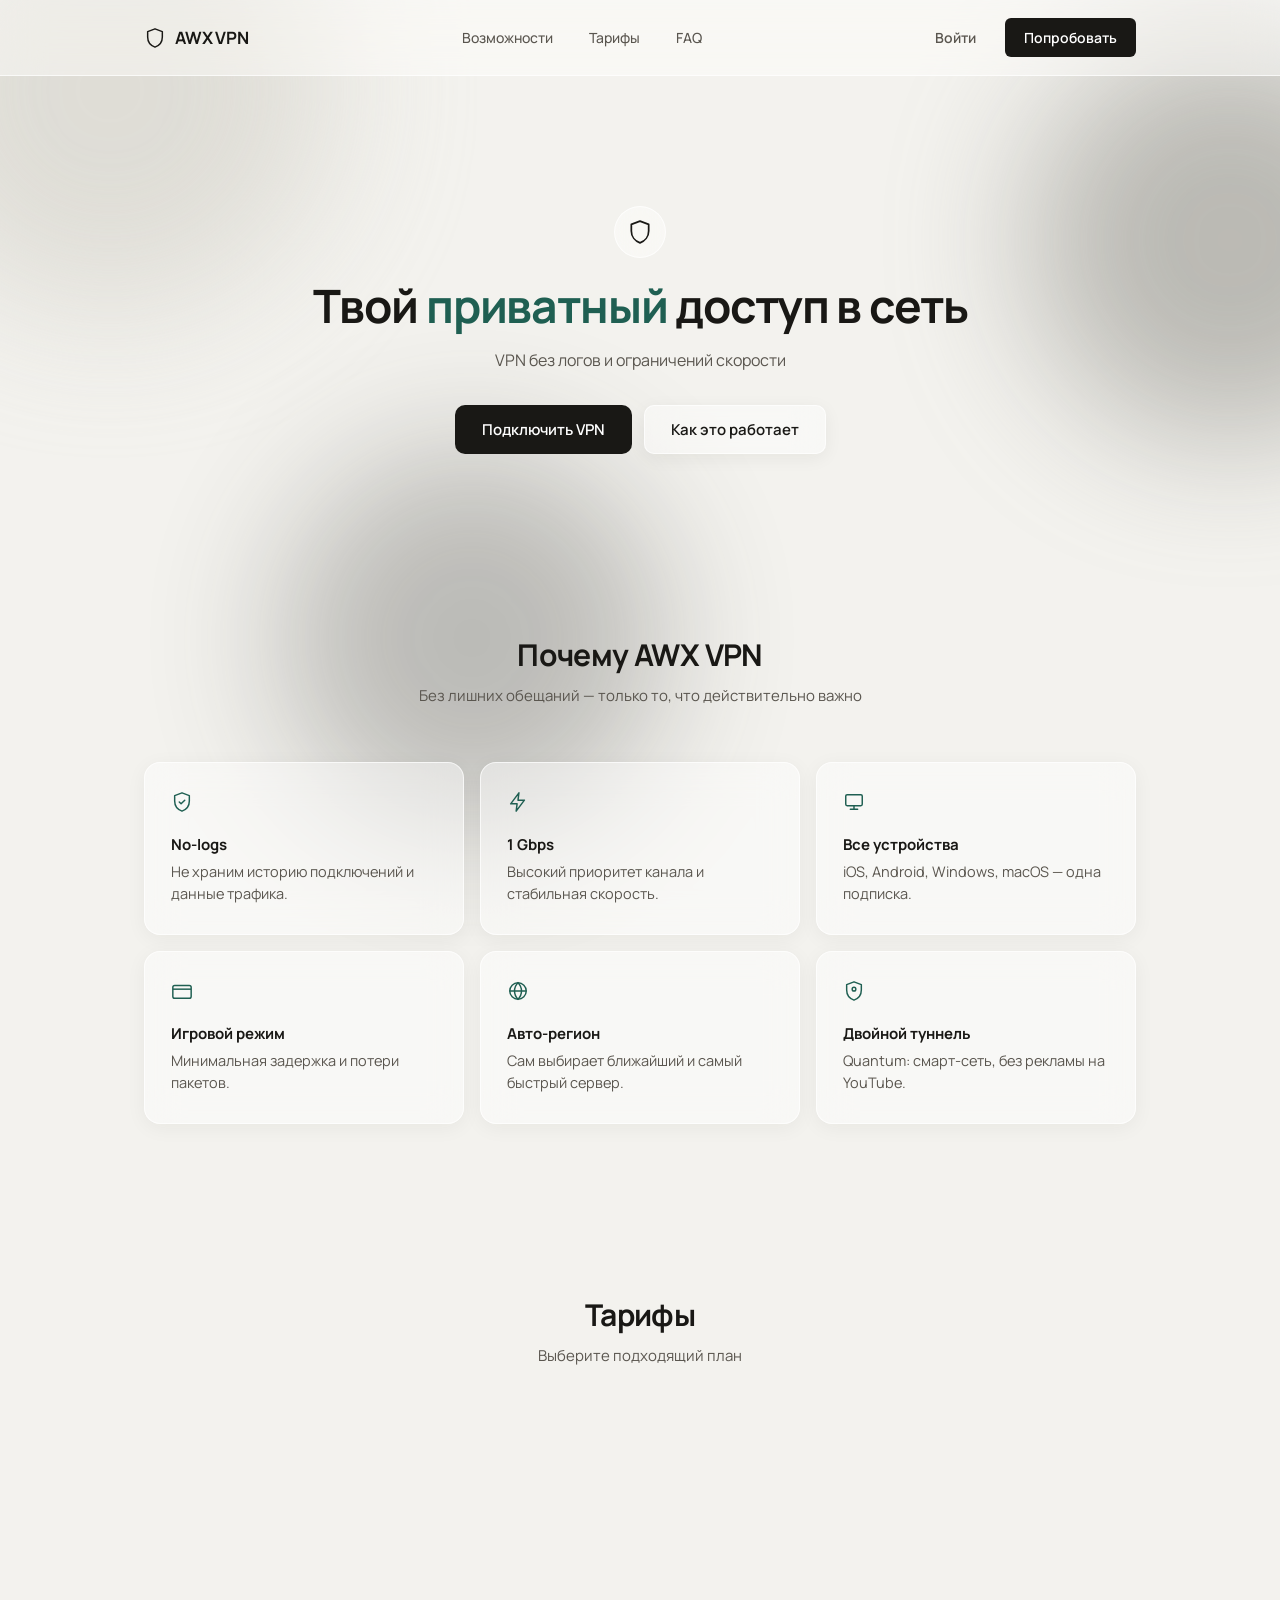
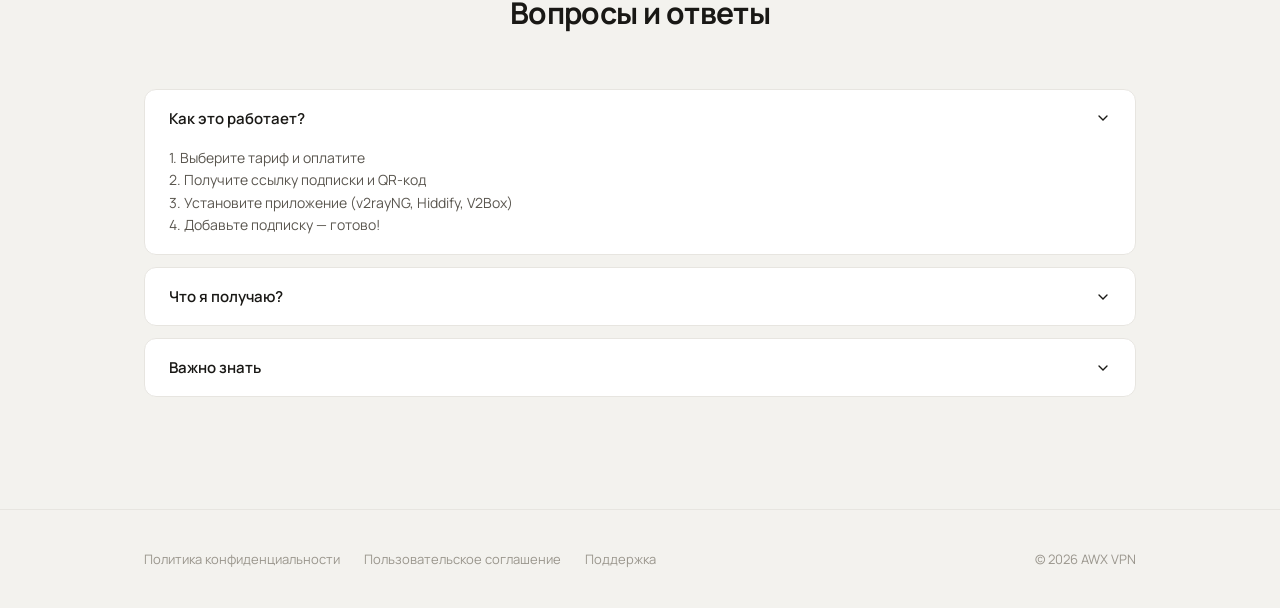
==== frontend/index.html @ 04bd565f "feat: экран подтверждения покупки с выбором доп. устройств - GET /api/tariffs: добавлены devices, di" ====
<!DOCTYPE html>
<html lang="ru">
<head>
<meta charset="UTF-8">
<meta name="viewport" content="width=device-width, initial-scale=1.0">
<title>AWX VPN — Приватный доступ в сеть</title>
<link rel="preconnect" href="https://fonts.googleapis.com">
<link href="https://fonts.googleapis.com/css2?family=Manrope:wght@400;500;600;700&display=swap" rel="stylesheet">
<style>
  :root{
    --bg:#F3F2EE;
    --surface:#FFFFFF;
    --border:#E7E5E0;
    --text:#191815;
    --text-2:#5A564F;
    --text-3:#9A968D;
    --accent:#1F5F52;
    --accent-bg:#EAF1EE;
    --glass-bg:rgba(255,255,255,.45);
    --glass-border:rgba(255,255,255,.7);
  }
  *{box-sizing:border-box;margin:0;padding:0;}
  body{
    background:var(--bg);color:var(--text);
    font-family:'Manrope',sans-serif;-webkit-font-smoothing:antialiased;
    position:relative;overflow-x:hidden;
  }
  .blob{position:fixed;border-radius:50%;filter:blur(70px);z-index:0;pointer-events:none;}
  .blob-1{width:440px;height:440px;background:#D6D4CC;top:-130px;left:-110px;opacity:.7;}
  .blob-2{width:400px;height:400px;background:#8C8B84;top:40px;right:-150px;opacity:.55;}
  .blob-3{width:380px;height:380px;background:#3E3E3A;bottom:8%;left:22%;opacity:.3;}
  .wrap{max-width:1040px;margin:0 auto;padding:0 24px;}

  /* Header */
  header{
    position:sticky;top:0;z-index:10;
    background:var(--glass-bg);
    backdrop-filter:blur(20px) saturate(160%);
    -webkit-backdrop-filter:blur(20px) saturate(160%);
    border-bottom:1px solid var(--glass-border);
    transition:background .2s ease;
  }
  header.solid{
    background:rgba(255,255,255,.92);
    border-bottom:1px solid var(--border);
  }
  nav{display:flex;align-items:center;justify-content:space-between;padding:18px 0;}
  .logo{display:flex;align-items:center;gap:9px;font-weight:700;font-size:17px;letter-spacing:-.01em;text-decoration:none;color:var(--text);}
  .logo-mark{width:22px;height:22px;flex-shrink:0;}
  .nav-links{display:flex;align-items:center;gap:36px;}
  .nav-links a{color:var(--text-2);text-decoration:none;font-size:14px;font-weight:500;transition:color .15s;}
  .nav-links a:hover{color:var(--text);}
  .nav-actions{display:flex;align-items:center;gap:10px;}
  .btn{
    display:inline-flex;align-items:center;justify-content:center;
    padding:9px 18px;border-radius:6px;font-size:14px;font-weight:600;
    text-decoration:none;border:1px solid transparent;transition:all .15s;cursor:pointer;
  }
  .btn-ghost{color:var(--text-2);}
  .btn-ghost:hover{color:var(--text);}
  .btn-dark{background:var(--text);color:#fff;}
  .btn-dark:hover{background:#000;}
  .btn-outline{border:1px solid var(--border);color:var(--text);}
  .btn-outline:hover{border-color:var(--text-3);}
  .btn-glass{
    background:var(--glass-bg);border:1px solid var(--glass-border);color:var(--text);
    backdrop-filter:blur(16px);box-shadow:0 4px 18px rgba(30,30,20,.06);
  }
  .btn-glass:hover{background:rgba(255,255,255,.65);}
  .hidden{display:none!important;}
  .nav-user{display:inline-flex;align-items:center;gap:8px;}
  .nav-email{
    display:inline-block;max-width:200px;overflow:hidden;text-overflow:ellipsis;white-space:nowrap;
    color:var(--text);font-size:14px;font-weight:600;text-decoration:none;
    padding:8px 14px;border:1px solid var(--border);border-radius:6px;background:var(--surface);
    transition:border-color .15s;
  }
  .nav-email:hover{border-color:var(--accent);}
  .nav-logout{
    background:none;border:none;cursor:pointer;color:var(--text-3);
    padding:8px;border-radius:6px;display:inline-flex;align-items:center;justify-content:center;
    transition:color .15s,background .15s;
  }
  .nav-logout:hover{color:#dc2626;background:var(--accent-bg);}

  /* Hero */
  .hero{position:relative;z-index:1;padding:130px 0 110px;text-align:center;}
  .hero-icon{
    display:flex;align-items:center;justify-content:center;
    width:52px;height:52px;border-radius:50%;
    background:var(--glass-bg);border:1px solid var(--glass-border);
    backdrop-filter:blur(14px) saturate(160%);-webkit-backdrop-filter:blur(14px) saturate(160%);
    margin:0 auto 22px;
  }
  h1{font-weight:700;font-size:46px;line-height:1.15;letter-spacing:-.025em;margin:0 0 16px;white-space:nowrap;}
  .accent-word{color:var(--accent);}
  .hero-sub{font-size:16px;color:var(--text-2);margin:0 0 34px;}
  .hero-ctas{display:flex;gap:12px;justify-content:center;}
  .btn-lg{padding:13px 26px;font-size:15px;border-radius:10px;}

  /* Features */
  section.features{position:relative;z-index:1;padding:70px 0 100px;}
  .section-head{max-width:480px;margin:0 auto 56px;text-align:center;}
  .section-head h2{font-size:30px;font-weight:700;letter-spacing:-.02em;margin:0 0 10px;}
  .section-head p{color:var(--text-2);font-size:15px;margin:0;}
  .feat-grid{display:grid;grid-template-columns:repeat(3,1fr);gap:16px;}
  .feat{
    padding:28px 26px;border-radius:16px;
    background:var(--glass-bg);border:1px solid var(--glass-border);
    backdrop-filter:blur(18px);box-shadow:0 4px 20px rgba(30,30,20,.05);
    transition:transform .15s,box-shadow .15s;
  }
  .feat:hover{transform:translateY(-2px);box-shadow:0 8px 30px rgba(30,30,20,.08);}
  .feat-icon{margin-bottom:16px;color:var(--accent);}
  .feat-title{font-weight:700;font-size:15px;margin-bottom:6px;}
  .feat-desc{font-size:14.5px;color:var(--text-2);line-height:1.55;}

  /* Tariffs */
  section.tariffs{position:relative;z-index:1;padding:70px 0 100px;}
  .tariff-grid{display:grid;grid-template-columns:repeat(3,1fr);gap:16px;}
  .tariff{
    padding:32px 28px;border-radius:16px;text-align:center;
    background:var(--surface);border:1px solid var(--border);
    box-shadow:0 4px 20px rgba(30,30,20,.04);
    transition:transform .15s,box-shadow .15s;position:relative;
  }
  .tariff:hover{transform:translateY(-2px);box-shadow:0 8px 30px rgba(30,30,20,.08);}
  .tariff.popular{border-color:var(--accent);box-shadow:0 4px 20px rgba(31,95,82,.1);}
  .tariff-badge{
    position:absolute;top:-10px;left:50%;transform:translateX(-50%);
    background:var(--accent);color:#fff;font-size:11px;font-weight:700;
    padding:4px 12px;border-radius:20px;letter-spacing:.03em;
  }
  .tariff-name{font-size:18px;font-weight:700;margin-bottom:8px;}
  .tariff-price{font-size:36px;font-weight:700;color:var(--accent);margin-bottom:4px;}
  .tariff-period{font-size:13px;color:var(--text-3);margin-bottom:24px;}
  .tariff-features{text-align:left;margin-bottom:28px;}
  .tariff-features li{
    display:flex;align-items:center;gap:10px;
    font-size:13.5px;color:var(--text-2);padding:6px 0;
    list-style:none;
  }
  .tariff-features li svg{flex-shrink:0;color:var(--accent);}
  .tariff .btn{width:100%;padding:12px;font-size:14px;border-radius:8px;}

  /* FAQ */
  section.faq{position:relative;z-index:1;padding:70px 0 100px;}
  .faq-item{
    background:var(--surface);border:1px solid var(--border);
    border-radius:12px;margin-bottom:12px;overflow:hidden;
  }
  .faq-q{
    padding:18px 24px;cursor:pointer;font-weight:600;font-size:15px;
    display:flex;justify-content:space-between;align-items:center;
    transition:background .15s;
  }
  .faq-q:hover{background:var(--accent-bg);}
  .faq-q svg{transition:transform .2s;flex-shrink:0;}
  .faq-a{padding:0 24px 18px;font-size:14px;color:var(--text-2);line-height:1.6;}
  details.faq-item summary{list-style:none;cursor:pointer;}
  details.faq-item summary::-webkit-details-marker{display:none;}

  /* Footer */
  footer{position:relative;z-index:1;padding:40px 0;border-top:1px solid var(--border);}
  .footer-inner{display:flex;justify-content:space-between;align-items:center;flex-wrap:wrap;gap:16px;}
  .footer-links{display:flex;gap:24px;}
  .footer-links a{color:var(--text-3);text-decoration:none;font-size:13px;transition:color .15s;}
  .footer-links a:hover{color:var(--text);}
  .footer-copy{font-size:13px;color:var(--text-3);}

  /* Modal */
  .modal-overlay{
    display:none;position:fixed;inset:0;background:rgba(0,0,0,.4);
    backdrop-filter:blur(4px);z-index:100;align-items:center;justify-content:center;padding:24px;
  }
  .modal-overlay.active{display:flex;}
  .modal{
    background:var(--surface);border-radius:16px;padding:32px;max-width:420px;width:100%;
    box-shadow:0 20px 60px rgba(0,0,0,.15);position:relative;
  }
  .modal-close{
    position:absolute;top:16px;right:16px;background:none;border:none;
    cursor:pointer;color:var(--text-3);font-size:20px;
  }
  .modal-close:hover{color:var(--text);}

  @media(max-width:820px){
    h1{font-size:32px;white-space:normal;}
    .nav-links{display:none;}
    .feat-grid,.tariff-grid{grid-template-columns:1fr;}
    .hero{padding:80px 0 60px;}
  }
</style>
</head>
<body>

<div class="blob blob-1"></div>
<div class="blob blob-2"></div>
<div class="blob blob-3"></div>

<header>
  <div class="wrap">
    <nav>
      <a href="/" class="logo">
        <svg class="logo-mark" viewBox="0 0 24 24" fill="none">
          <path d="M12 2L4 5v6c0 5.2 3.4 9.4 8 11 4.6-1.6 8-5.8 8-11V5l-8-3z" stroke="#191815" stroke-width="1.6" stroke-linejoin="round"/>
        </svg>
        AWX VPN
      </a>
      <div class="nav-links">
        <a href="#features">Возможности</a>
        <a href="#tariffs">Тарифы</a>
        <a href="#faq">FAQ</a>
      </div>
      <div class="nav-actions">
        <div id="nav-user" class="nav-user hidden">
          <a href="/account.html" class="nav-email" id="nav-email"></a>
          <button id="nav-logout" class="nav-logout" onclick="handleNavLogout()" title="Выйти">
            <svg width="16" height="16" viewBox="0 0 24 24" fill="none"><path d="M9 21H5a2 2 0 0 1-2-2V5a2 2 0 0 1 2-2h4" stroke="currentColor" stroke-width="1.6" stroke-linecap="round" stroke-linejoin="round"/><path d="M16 17l5-5-5-5M21 12H9" stroke="currentColor" stroke-width="1.6" stroke-linecap="round" stroke-linejoin="round"/></svg>
          </button>
        </div>
        <a href="/account.html" class="btn btn-ghost" id="nav-login-link">Войти</a>
        <a href="#tariffs" class="btn btn-dark">Попробовать</a>
      </div>
    </nav>
  </div>
</header>

<section class="hero">
  <div class="wrap">
    <div class="hero-icon">
      <svg width="26" height="26" viewBox="0 0 24 24" fill="none"><path d="M12 2L4 5v6c0 5.2 3.4 9.4 8 11 4.6-1.6 8-5.8 8-11V5l-8-3z" stroke="#191815" stroke-width="1.6" stroke-linejoin="round"/></svg>
    </div>
    <h1>Твой <span class="accent-word">приватный</span> доступ в сеть</h1>
    <p class="hero-sub">VPN без логов и ограничений скорости</p>
    <div class="hero-ctas">
      <a href="#tariffs" class="btn btn-dark btn-lg">Подключить VPN</a>
      <a href="#features" class="btn btn-glass btn-lg">Как это работает</a>
    </div>
  </div>
</section>

<section class="features" id="features">
  <div class="wrap">
    <div class="section-head">
      <h2>Почему AWX VPN</h2>
      <p>Без лишних обещаний — только то, что действительно важно</p>
    </div>
    <div class="feat-grid">
      <div class="feat">
        <svg class="feat-icon" width="22" height="22" viewBox="0 0 24 24" fill="none"><path d="M12 2L4 5v6c0 5.2 3.4 9.4 8 11 4.6-1.6 8-5.8 8-11V5l-8-3z" stroke="currentColor" stroke-width="1.6" stroke-linejoin="round"/><path d="M9 12l2 2 4-4" stroke="currentColor" stroke-width="1.6" stroke-linecap="round" stroke-linejoin="round"/></svg>
        <div class="feat-title">No-logs</div>
        <div class="feat-desc">Не храним историю подключений и данные трафика.</div>
      </div>
      <div class="feat">
        <svg class="feat-icon" width="22" height="22" viewBox="0 0 24 24" fill="none"><path d="M13 2L4 14h7l-1 8 9-12h-7l1-8z" stroke="currentColor" stroke-width="1.6" stroke-linejoin="round"/></svg>
        <div class="feat-title">1 Gbps</div>
        <div class="feat-desc">Высокий приоритет канала и стабильная скорость.</div>
      </div>
      <div class="feat">
        <svg class="feat-icon" width="22" height="22" viewBox="0 0 24 24" fill="none"><rect x="3" y="4" width="18" height="12" rx="1.5" stroke="currentColor" stroke-width="1.6"/><path d="M8 20h8M12 16v4" stroke="currentColor" stroke-width="1.6" stroke-linecap="round"/></svg>
        <div class="feat-title">Все устройства</div>
        <div class="feat-desc">iOS, Android, Windows, macOS — одна подписка.</div>
      </div>
      <div class="feat">
        <svg class="feat-icon" width="22" height="22" viewBox="0 0 24 24" fill="none"><rect x="2" y="6" width="20" height="14" rx="2" stroke="currentColor" stroke-width="1.6"/><path d="M2 10h20" stroke="currentColor" stroke-width="1.6"/></svg>
        <div class="feat-title">Игровой режим</div>
        <div class="feat-desc">Минимальная задержка и потери пакетов.</div>
      </div>
      <div class="feat">
        <svg class="feat-icon" width="22" height="22" viewBox="0 0 24 24" fill="none"><circle cx="12" cy="12" r="9" stroke="currentColor" stroke-width="1.6"/><path d="M3 12h18M12 3c2.5 2.5 3.8 5.7 3.8 9s-1.3 6.5-3.8 9c-2.5-2.5-3.8-5.7-3.8-9s1.3-6.5 3.8-9z" stroke="currentColor" stroke-width="1.6"/></svg>
        <div class="feat-title">Авто-регион</div>
        <div class="feat-desc">Сам выбирает ближайший и самый быстрый сервер.</div>
      </div>
      <div class="feat">
        <svg class="feat-icon" width="22" height="22" viewBox="0 0 24 24" fill="none"><path d="M12 2L4 5v6c0 5.2 3.4 9.4 8 11 4.6-1.6 8-5.8 8-11V5l-8-3z" stroke="currentColor" stroke-width="1.6" stroke-linejoin="round"/><circle cx="12" cy="10" r="2" stroke="currentColor" stroke-width="1.6"/></svg>
        <div class="feat-title">Двойной туннель</div>
        <div class="feat-desc">Quantum: смарт-сеть, без рекламы на YouTube.</div>
      </div>
    </div>
  </div>
</section>

<section class="tariffs" id="tariffs">
  <div class="wrap">
    <div class="section-head">
      <h2>Тарифы</h2>
      <p>Выберите подходящий план</p>
    </div>
    <div id="tariff-grid" class="tariff-grid">
      <!-- Тарифы загружаются динамически -->
    </div>

    <!-- ДЕМО-РЕЖИМ (только для тестирования):
         Карточка выдачи подписки БЕЗ оплаты через POST /api/order/demo.
         В продакшене скрывается автоматически через DEMO_MODE=false в .env -->
    <div id="demo-section" class="demo-section" style="margin-top:40px;">
      <div style="max-width:380px;margin:0 auto;background:var(--surface);border:2px dashed var(--border);border-radius:16px;padding:32px 28px;text-align:center;box-shadow:0 4px 20px rgba(30,30,20,.04);">
        <div style="display:inline-block;background:var(--accent-bg);color:var(--accent);font-size:11px;font-weight:700;padding:4px 12px;border-radius:20px;letter-spacing:.05em;margin-bottom:16px;">ТЕСТОВЫЙ РЕЖИМ</div>
        <div style="font-size:18px;font-weight:700;margin-bottom:6px;">🎮 Демо подписка</div>
        <div style="font-size:13px;color:var(--text-3);margin-bottom:20px;">Мгновенная выдача ключа без оплаты. Только для отладки.</div>
        <ul style="list-style:none;padding:0;margin:0 0 24px;text-align:left;">
          <li style="display:flex;align-items:center;gap:10px;font-size:13.5px;color:var(--text-2);padding:5px 0;"><svg width="16" height="16" viewBox="0 0 24 24" fill="none"><path d="M5 13l4 4L19 7" stroke="currentColor" stroke-width="2" stroke-linecap="round" stroke-linejoin="round"/></svg>Quantum Месяц — 31 день</li>
          <li style="display:flex;align-items:center;gap:10px;font-size:13.5px;color:var(--text-2);padding:5px 0;"><svg width="16" height="16" viewBox="0 0 24 24" fill="none"><path d="M5 13l4 4L19 7" stroke="currentColor" stroke-width="2" stroke-linecap="round" stroke-linejoin="round"/></svg>5 устройств · Безлимитный трафик</li>
          <li style="display:flex;align-items:center;gap:10px;font-size:13.5px;color:var(--text-2);padding:5px 0;"><svg width="16" height="16" viewBox="0 0 24 24" fill="none"><path d="M5 13l4 4L19 7" stroke="currentColor" stroke-width="2" stroke-linecap="round" stroke-linejoin="round"/></svg>Мгновенная выдача ключа</li>
        </ul>
        <button onclick="showDemoPasswordModal()" class="btn btn-outline" style="width:100%;padding:12px;border-radius:8px;font-size:14px;">
          🚀 Получить демо-ключ
        </button>
      </div>
    </div>
  </div>
</section>

<section class="faq" id="faq">
  <div class="wrap">
    <div class="section-head">
      <h2>Вопросы и ответы</h2>
    </div>

    <details class="faq-item" open>
      <summary class="faq-q">
        Как это работает?
        <svg width="16" height="16" viewBox="0 0 24 24" fill="none"><path d="M6 9l6 6 6-6" stroke="currentColor" stroke-width="2" stroke-linecap="round"/></svg>
      </summary>
      <div class="faq-a">
        1. Выберите тариф и оплатите<br>
        2. Получите ссылку подписки и QR-код<br>
        3. Установите приложение (v2rayNG, Hiddify, V2Box)<br>
        4. Добавьте подписку — готово!
      </div>
    </details>

    <details class="faq-item">
      <summary class="faq-q">
        Что я получаю?
        <svg width="16" height="16" viewBox="0 0 24 24" fill="none"><path d="M6 9l6 6 6-6" stroke="currentColor" stroke-width="2" stroke-linecap="round"/></svg>
      </summary>
      <div class="faq-a">
        • Ссылку подписки со всеми серверами и протоколами<br>
        • 5 устройств одновременно<br>
        • Безлимитный трафик<br>
        • Игровой режим с минимальной задержкой
      </div>
    </details>

    <details class="faq-item">
      <summary class="faq-q">
        Важно знать
        <svg width="16" height="16" viewBox="0 0 24 24" fill="none"><path d="M6 9l6 6 6-6" stroke="currentColor" stroke-width="2" stroke-linecap="round"/></svg>
      </summary>
      <div class="faq-a">
        • При импорте подписки в приложение появятся все 8 серверов<br>
        • Средства не возвращаются — услуга считается оказанной в момент получения ключа<br>
        • Каждая покупка создаёт новую подписку<br>
        • Вы можете докупить пакеты на +5 или +10 устройств в любой момент в личном кабинете
      </div>
    </details>
  </div>
</section>

<footer>
  <div class="wrap">
    <div class="footer-inner">
      <div class="footer-links">
        <a href="/privacy.html">Политика конфиденциальности</a>
        <a href="/terms.html">Пользовательское соглашение</a>
        <a href="mailto:support@awxvpn.com">Поддержка</a>
      </div>
      <div class="footer-copy">© 2026 AWX VPN</div>
    </div>
  </div>
</footer>

<!-- Modal -->
<div id="payment-modal" class="modal-overlay" onclick="if(event.target===this)closeModal()">
  <div class="modal">
    <button class="modal-close" onclick="closeModal()">×</button>
    <div id="modal-content"></div>
  </div>
</div>

<script>
const API_BASE = 'http://localhost:8000';

// Кэш тарифов с ценами add-on'ов (из GET /api/tariffs) — для модалки подтверждения
let TARIFFS_CACHE = [];

async function loadTariffs() {
  try {
    const resp = await fetch(`${API_BASE}/api/tariffs`);
    const tariffs = await resp.json();
    TARIFFS_CACHE = tariffs;
    const monthPrice = tariffs.find(t => t.slug === 'quantum_month')?.price;

    const planName = (slug, title) => {
      const names = {
        quantum_month: 'Quantum Месяц',
        quantum_quarter: 'Quantum 3 Месяца',
        quantum_halfyear: 'Quantum 6 Месяцев',
        quantum_year: 'Quantum 12 Месяцев'
      };
      return names[slug] || title;
    };

    const container = document.getElementById('tariff-grid');
    container.innerHTML = tariffs.map((t, idx) => {
      const fullPrice = monthPrice ? Math.round(monthPrice * t.days / 30) : null;
      const discount = fullPrice ? Math.round((1 - t.price / fullPrice) * 100) : 0;
      const isPopular = idx === 1;
      const dayWord = t.days % 10 === 1 && t.days % 100 !== 11 ? 'день' : (t.days % 10 >= 2 && t.days % 10 <= 4 && (t.days % 100 < 10 || t.days % 100 >= 20) ? 'дня' : 'дней');

      return `
      <div class="tariff ${isPopular ? 'popular' : ''}">
        ${isPopular ? '<div class="tariff-badge">ПОПУЛЯРНЫЙ</div>' : ''}
        ${discount >= 5 ? `<div style="position:absolute;top:12px;right:12px;background:#dc2626;color:#fff;font-size:11px;font-weight:700;padding:3px 8px;border-radius:12px;">-${discount}%</div>` : ''}
        <div class="tariff-name">${planName(t.slug, t.title)}</div>
        <div class="tariff-price">${t.price} ₽</div>
        <div class="tariff-period">за ${t.days} ${dayWord}</div>
        <ul class="tariff-features">
          <li><svg width="16" height="16" viewBox="0 0 24 24" fill="none"><path d="M5 13l4 4L19 7" stroke="currentColor" stroke-width="2" stroke-linecap="round" stroke-linejoin="round"/></svg>Безлимитный трафик</li>
          <li><svg width="16" height="16" viewBox="0 0 24 24" fill="none"><path d="M5 13l4 4L19 7" stroke="currentColor" stroke-width="2" stroke-linecap="round" stroke-linejoin="round"/></svg>5 устройств</li>
          <li><svg width="16" height="16" viewBox="0 0 24 24" fill="none"><path d="M5 13l4 4L19 7" stroke="currentColor" stroke-width="2" stroke-linecap="round" stroke-linejoin="round"/></svg>Все серверы</li>
          <li><svg width="16" height="16" viewBox="0 0 24 24" fill="none"><path d="M5 13l4 4L19 7" stroke="currentColor" stroke-width="2" stroke-linecap="round" stroke-linejoin="round"/></svg>Игровой режим</li>
        </ul>
        <button onclick="buyTariff('${t.slug}','${planName(t.slug,t.title)}',${t.price},${t.days})" class="btn ${isPopular ? 'btn-dark' : 'btn-outline'}" style="width:100%;padding:12px;border-radius:8px;">
          Подключить
        </button>
      </div>
    `}).join('');
  } catch (e) {
    console.error('Failed to load tariffs:', e);
  }
}

function isAuthenticated() {
  return localStorage.getItem('awx_token') !== null;
}

async function buyTariff(slug, name, price, days) {
  if (!isAuthenticated()) {
    localStorage.setItem('awx_pending_tariff', JSON.stringify({slug, name, price, days}));
    window.location.href = '/account.html?redirect=buy';
    return;
  }

  // Экран подтверждения: карточка тарифа + селектор доп. устройств + итоговая сумма.
  const tariff = TARIFFS_CACHE.find(t => t.slug === slug) || {devices: 5, discount: 0, addons: []};
  const addons = tariff.addons || [];
  const baseDevices = tariff.devices || 5;

  // Первая опция — «Без доп. устройств» (выбрана по умолчанию). Минимум = базовый лимит тарифа.
  const optionCards = [
    {type: '', title: 'Без доп. устройств', price: 0},
    ...addons
  ].map(opt => `
    <div class="checkout-addon ${opt.type === '' ? 'checked' : ''}" id="${addonElId(opt.type)}" onclick="selectCheckoutAddon('${opt.type}')">
      <span>${opt.title}</span>
      <span class="checkout-addon-price">${opt.price ? '+' + opt.price + ' ₽' : ''}</span>
    </div>
  `).join('');

  document.getElementById('modal-content').innerHTML = `
    <style>
      .checkout-addon{display:flex;justify-content:space-between;align-items:center;padding:12px 14px;border:1.5px solid var(--border);border-radius:8px;margin-bottom:8px;cursor:pointer;font-size:14px;color:var(--text);transition:border-color .15s,background .15s;}
      .checkout-addon:hover{border-color:var(--text-3);}
      .checkout-addon.checked{border-color:var(--accent);background:var(--accent-bg);}
      .checkout-addon-price{font-weight:600;color:var(--accent);}
      .checkout-total-row{display:flex;justify-content:space-between;align-items:center;border-top:1px solid var(--border);margin-top:4px;padding-top:14px;font-size:15px;}
      .checkout-total-row b{font-size:20px;color:var(--text);}
    </style>
    <div style="background:var(--accent-bg);border-radius:12px;padding:20px;margin-bottom:16px;">
      <div style="font-weight:700;font-size:16px;margin-bottom:4px;">${name}</div>
      <div style="font-size:28px;font-weight:700;color:var(--accent);">${price} ₽</div>
      <div style="font-size:13px;color:var(--text-3);">на ${days} дней</div>
    </div>
    <ul style="list-style:none;padding:0;margin:0 0 18px;font-size:13px;color:var(--text-2);">
      <li style="padding:4px 0;">✓ Безлимитный трафик</li>
      <li style="padding:4px 0;">✓ ${baseDevices} устройств в подписке</li>
      <li style="padding:4px 0;">✓ Все серверы и протоколы</li>
    </ul>
    ${addons.length ? `
    <div style="margin-bottom:16px;">
      <div style="font-weight:600;font-size:14px;margin-bottom:4px;">Дополнительные устройства</div>
      <div style="font-size:12.5px;color:var(--text-3);margin-bottom:10px;">Можно докупить при покупке подписки</div>
      ${optionCards}
    </div>` : ''}
    <div class="checkout-total-row">
      <span style="color:var(--text-2);">Итого</span>
      <b id="checkout-total">${price} ₽</b>
    </div>
    <button id="checkout-pay" onclick="payCheckout('${slug}')" class="btn btn-dark" style="width:100%;padding:13px;margin-top:16px;font-size:15px;">Оплатить ${price} ₽</button>
    <button onclick="closeModal()" class="btn btn-outline" style="width:100%;padding:12px;margin-top:8px;">Отмена</button>
  `;
  document.getElementById('payment-modal').classList.add('active');
  window._checkout = {slug: slug, base: price, addon: ''};
}

function addonElId(type) {
  return 'checkout-addon-' + (type || 'none');
}

function selectCheckoutAddon(type) {
  const tariff = TARIFFS_CACHE.find(t => t.slug === window._checkout.slug) || {addons: []};
  // Все опции селектора: «без доп. устройств» + пакеты addon'ов
  [{type: ''}, ...(tariff.addons || [])].forEach(o => {
    const el = document.getElementById(addonElId(o.type));
    if (el) el.classList.toggle('checked', o.type === type);
  });
  window._checkout.addon = type;
  const selected = (tariff.addons || []).find(a => a.type === type);
  const total = window._checkout.base + (selected ? selected.price : 0);
  document.getElementById('checkout-total').textContent = total + ' ₽';
  document.getElementById('checkout-pay').textContent = 'Оплатить ' + total + ' ₽';
}

async function payCheckout(slug) {
  const btn = document.getElementById('checkout-pay');
  if (btn) { btn.disabled = true; btn.textContent = 'Создание заказа...'; }

  try {
    const token = localStorage.getItem('awx_token');
    const headers = {'Content-Type': 'application/json'};
    if (token) headers['Authorization'] = `Bearer ${token}`;

    const resp = await fetch(`${API_BASE}/api/order/create`, {
      method: 'POST',
      headers: headers,
      body: JSON.stringify({
        tariff: slug,
        addon_type: (window._checkout && window._checkout.addon) || ''
      })
    });
    const data = await resp.json();
    if (data.payment_url) {
      window.location.href = data.payment_url;
    } else {
      throw new Error('No payment URL');
    }
  } catch (e) {
    document.getElementById('modal-content').innerHTML = `
      <div style="text-align:center;padding:24px 0;color:#dc2626;">
        <p style="font-weight:600;margin-bottom:12px;">Ошибка при создании заказа</p>
        <p style="font-size:13px;color:var(--text-3);">Попробуйте позже</p>
        <button onclick="closeModal()" class="btn btn-outline" style="margin-top:16px;">Закрыть</button>
      </div>
    `;
  }
}

function closeModal() {
  document.getElementById('payment-modal').classList.remove('active');
}

// ДЕМО-РЕЖИМ (только для тестирования): выдаёт ключ без оплаты через POST /api/order/demo.
// В продакшене кнопка скрыта через DEMO_MODE=false в .env (см. initDemoMode).
// Доступ защищён паролем (demo_password на сервере).
function showDemoPasswordModal() {
  document.getElementById('modal-content').innerHTML = `
    <div style="text-align:center;">
      <div style="font-size:36px;margin-bottom:12px;">🔑</div>
      <h3 style="font-size:18px;font-weight:700;margin-bottom:6px;">Демо-доступ</h3>
      <p style="font-size:13px;color:var(--text-3);margin-bottom:20px;">Введите тестовый пароль для получения ключа</p>
      <input id="demo-password-input" type="password" placeholder="Пароль" autocomplete="off"
        style="width:100%;padding:12px 14px;border:1px solid var(--border);border-radius:8px;font-size:14px;background:var(--bg);outline:none;margin-bottom:10px;"
        onkeydown="if(event.key==='Enter')demoOrder()">
      <div id="demo-password-error" style="color:#dc2626;font-size:13px;margin-bottom:10px;display:none;"></div>
      <button id="demo-modal-submit" onclick="demoOrder()" class="btn btn-outline" style="width:100%;padding:12px;border-radius:8px;font-size:14px;">🚀 Получить демо-ключ</button>
    </div>
  `;
  document.getElementById('payment-modal').classList.add('active');
  const input = document.getElementById('demo-password-input');
  if (input) input.focus();
}

function demoPasswordError(msg) {
  const err = document.getElementById('demo-password-error');
  if (!err) return;
  err.textContent = msg;
  err.style.display = 'block';
}

async function demoOrder() {
  if (!isAuthenticated()) {
    window.location.href = '/account.html?redirect=buy';
    return;
  }

  const input = document.getElementById('demo-password-input');
  const password = input ? input.value.trim() : '';
  if (!password) {
    demoPasswordError('Введите пароль');
    return;
  }

  const btn = document.getElementById('demo-modal-submit');
  if (btn) { btn.disabled = true; btn.textContent = 'Создание ключа...'; }

  try {
    const token = localStorage.getItem('awx_token');
    const headers = {'Content-Type': 'application/json'};
    if (token) headers['Authorization'] = `Bearer ${token}`;

    const resp = await fetch(`${API_BASE}/api/order/demo`, {
      method: 'POST',
      headers: headers,
      body: JSON.stringify({tariff: 'quantum_month', password: password})
    });
    const data = await resp.json();

    if (data.order_id) {
      // payment_url — абсолютная ссылка на страницу успеха (корректна и при file:// витрине)
      window.location.href = data.payment_url || `/payment/success?order_id=${data.order_id}`;
      return;
    }

    // 403 — неверный пароль; остальные ошибки — общие
    if (resp.status === 403) {
      demoPasswordError('Неверный пароль');
    } else {
      demoPasswordError(data.detail || 'Не удалось создать демо-заказ');
    }
  } catch (e) {
    demoPasswordError(e.message || 'Ошибка сети');
  } finally {
    if (btn) { btn.disabled = false; btn.textContent = '🚀 Получить демо-ключ'; }
  }
}

// ДЕМО-РЕЖИМ: показываем кнопку только если DEMO_MODE=true на сервере (.env).
async function initDemoMode() {
  const demoSection = document.getElementById('demo-section');
  if (!demoSection) return;
  try {
    const resp = await fetch(`${API_BASE}/api/config`);
    const data = await resp.json();
    demoSection.classList.toggle('hidden', !data.demo_mode);
  } catch (e) {
    // Сервер недоступен — прячем демо-кнопку
    demoSection.classList.add('hidden');
  }
}

async function initNavUser() {
  const token = localStorage.getItem('awx_token');
  const loginLink = document.getElementById('nav-login-link');
  const userBox = document.getElementById('nav-user');
  const emailEl = document.getElementById('nav-email');
  if (!token || !loginLink) return;
  try {
    const resp = await fetch(`${API_BASE}/api/auth/me`, {
      headers: {'Authorization': `Bearer ${token}`}
    });
    if (!resp.ok) {
      localStorage.removeItem('awx_token');
      return;
    }
    const data = await resp.json();
    if (data && data.email) {
      emailEl.textContent = data.email;
      emailEl.title = data.email;
      loginLink.classList.add('hidden');
      userBox.classList.remove('hidden');
    }
  } catch (e) {
    // Сервер недоступен — оставляем «Войти»
  }
}

function handleNavLogout() {
  localStorage.removeItem('awx_token');
  window.location.reload();
}

initNavUser();

loadTariffs();

initDemoMode();

// Scroll effect for header
const header = document.querySelector('header');
window.addEventListener('scroll', () => {
  header.classList.toggle('solid', window.scrollY > 40);
});
</script>

</body>
</html>
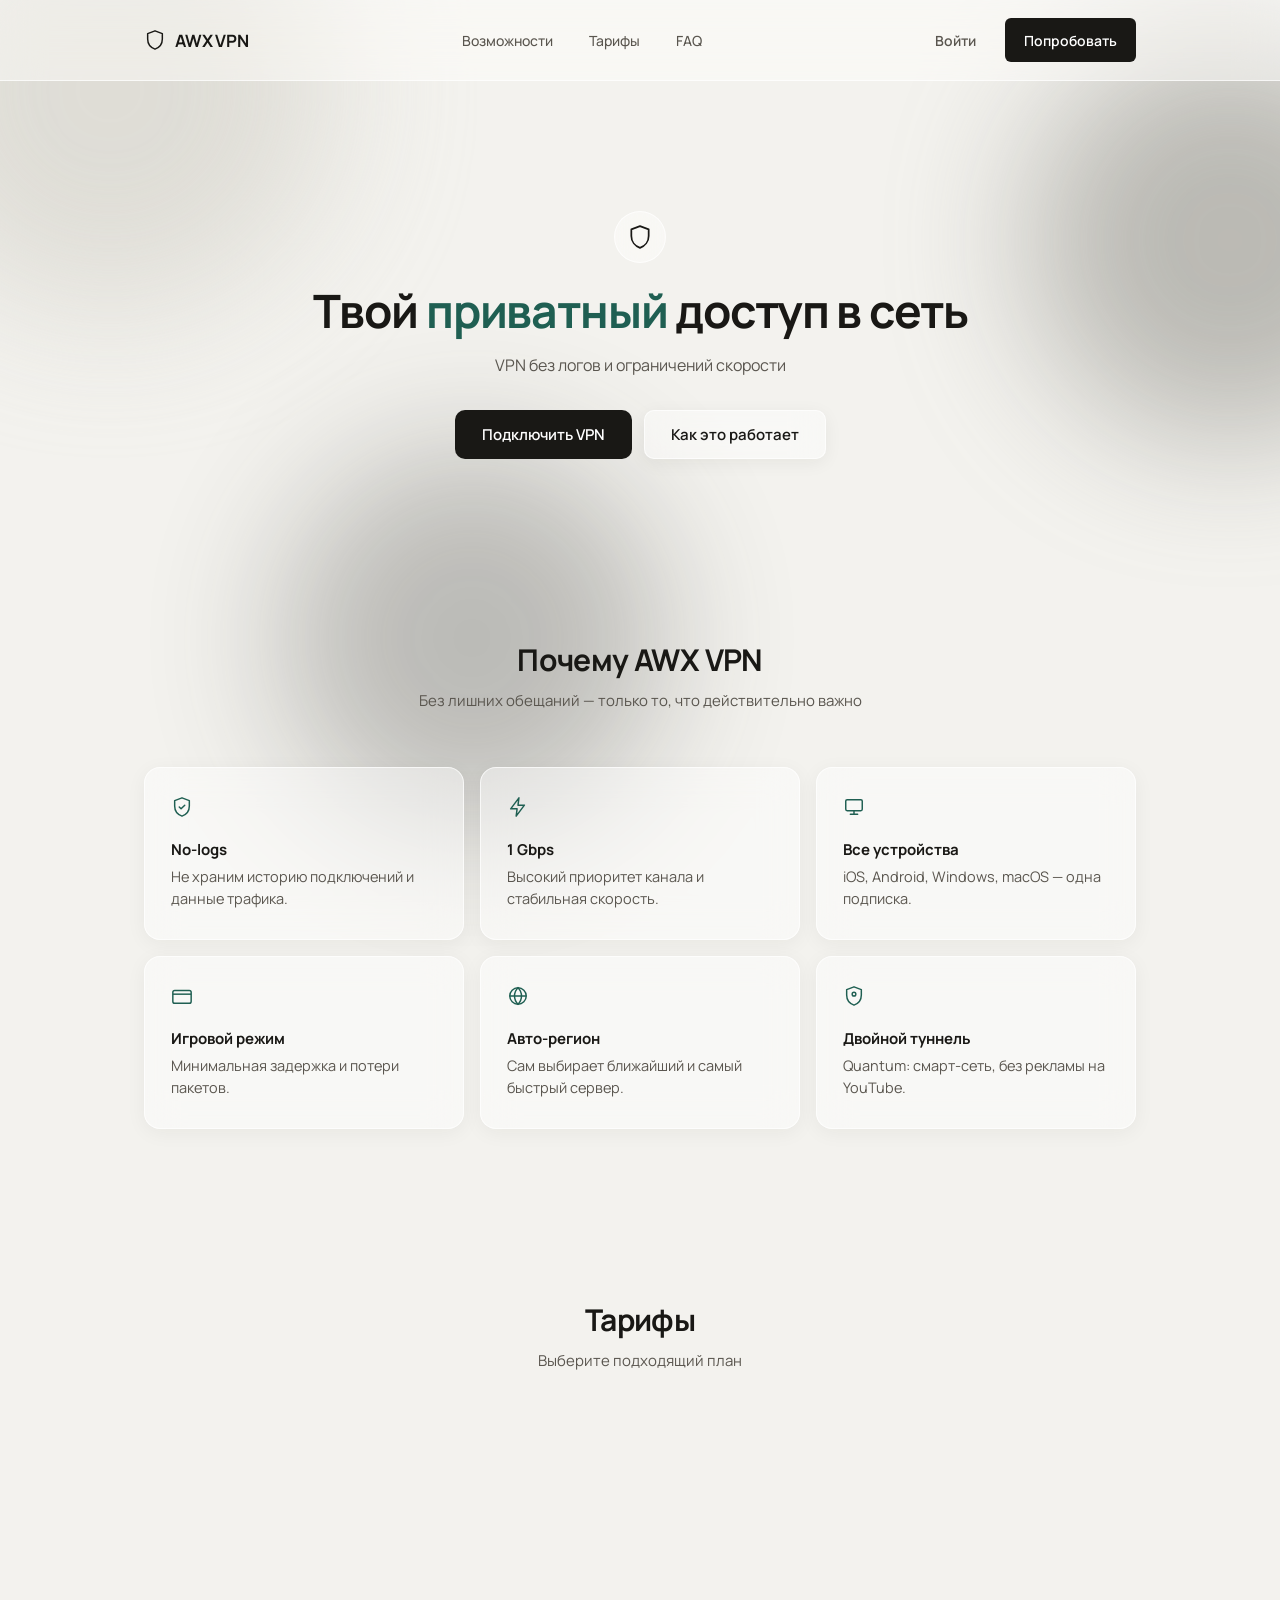
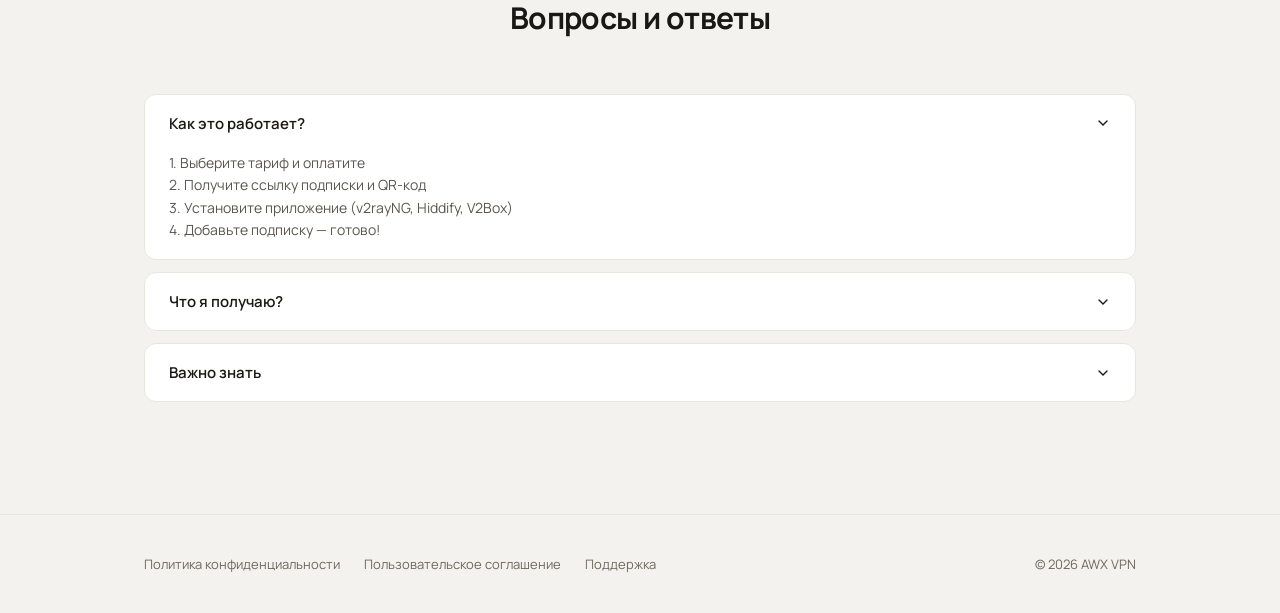
==== commit 9d3d2431: "feat(part7): биллинг и жизненный цикл (фазы 0–2) + дизайн-токены и страницы оплаты Фаза 0: IP-allowl" ====
--- a/frontend/index.html
+++ b/frontend/index.html
@@ -4,6 +4,7 @@
 <meta charset="UTF-8">
 <meta name="viewport" content="width=device-width, initial-scale=1.0">
 <title>AWX VPN — Приватный доступ в сеть</title>
+<meta name="description" content="AWX VPN — приватный VPN без логов и ограничений скорости. Выберите тариф и получите доступ с 5 устройств за минуту.">
 <link rel="preconnect" href="https://fonts.googleapis.com">
 <link href="https://fonts.googleapis.com/css2?family=Manrope:wght@400;500;600;700&display=swap" rel="stylesheet">
 <style>
@@ -13,13 +14,27 @@
     --border:#E7E5E0;
     --text:#191815;
     --text-2:#5A564F;
-    --text-3:#9A968D;
+    --text-3:#6E685E;   /* затемнено для контраста >= 4.5:1 (было #9A968D) */
     --accent:#1F5F52;
     --accent-bg:#EAF1EE;
+    --ok:#157347;       /* успех: контраст ~5.9:1 на белом */
+    --err:#C62828;      /* ошибка: контраст ~5.6:1 на белом */
+    --focus-ring:0 0 0 3px rgba(31,95,82,.22);
     --glass-bg:rgba(255,255,255,.45);
     --glass-border:rgba(255,255,255,.7);
   }
   *{box-sizing:border-box;margin:0;padding:0;}
+  /* Доступность: видимый фокус для клавиатуры + skip-link */
+  :focus-visible{outline:2px solid var(--accent);outline-offset:2px;border-radius:4px;}
+  .skip-link{
+    position:absolute;left:12px;top:-100px;z-index:200;
+    background:var(--accent);color:#fff;padding:12px 20px;border-radius:8px;
+    font-size:14px;font-weight:600;text-decoration:none;transition:top .15s;
+  }
+  .skip-link:focus{top:12px;}
+  @media(prefers-reduced-motion:reduce){
+    *,*::before,*::after{animation-duration:.01ms!important;animation-iteration-count:1!important;transition-duration:.01ms!important;scroll-behavior:auto!important;}
+  }
   body{
     background:var(--bg);color:var(--text);
     font-family:'Manrope',sans-serif;-webkit-font-smoothing:antialiased;
@@ -53,7 +68,7 @@
   .nav-actions{display:flex;align-items:center;gap:10px;}
   .btn{
     display:inline-flex;align-items:center;justify-content:center;
-    padding:9px 18px;border-radius:6px;font-size:14px;font-weight:600;
+    padding:9px 18px;min-height:44px;border-radius:6px;font-size:14px;font-weight:600;
     text-decoration:none;border:1px solid transparent;transition:all .15s;cursor:pointer;
   }
   .btn-ghost{color:var(--text-2);}
@@ -78,7 +93,7 @@
   .nav-email:hover{border-color:var(--accent);}
   .nav-logout{
     background:none;border:none;cursor:pointer;color:var(--text-3);
-    padding:8px;border-radius:6px;display:inline-flex;align-items:center;justify-content:center;
+    width:44px;height:44px;border-radius:6px;display:inline-flex;align-items:center;justify-content:center;
     transition:color .15s,background .15s;
   }
   .nav-logout:hover{color:#dc2626;background:var(--accent-bg);}
@@ -92,7 +107,7 @@
     backdrop-filter:blur(14px) saturate(160%);-webkit-backdrop-filter:blur(14px) saturate(160%);
     margin:0 auto 22px;
   }
-  h1{font-weight:700;font-size:46px;line-height:1.15;letter-spacing:-.025em;margin:0 0 16px;white-space:nowrap;}
+  h1{font-weight:700;font-size:46px;line-height:1.15;letter-spacing:-.025em;margin:0 0 16px;white-space:normal;text-wrap:balance;}
   .accent-word{color:var(--accent);}
   .hero-sub{font-size:16px;color:var(--text-2);margin:0 0 34px;}
   .hero-ctas{display:flex;gap:12px;justify-content:center;}
@@ -132,6 +147,12 @@
     padding:4px 12px;border-radius:20px;letter-spacing:.03em;
   }
   .tariff-name{font-size:18px;font-weight:700;margin-bottom:8px;}
+  .tariff-desc{font-size:13px;color:var(--text-2);line-height:1.5;margin:0 0 14px;}
+  .tariff-custom-badge{
+    position:absolute;top:12px;right:12px;z-index:2;
+    background:#dc2626;color:#fff;font-size:11px;font-weight:700;
+    padding:3px 10px;border-radius:20px;
+  }
   .tariff-price{font-size:36px;font-weight:700;color:var(--accent);margin-bottom:4px;}
   .tariff-period{font-size:13px;color:var(--text-3);margin-bottom:24px;}
   .tariff-features{text-align:left;margin-bottom:28px;}
@@ -176,13 +197,15 @@
   .modal-overlay.active{display:flex;}
   .modal{
     background:var(--surface);border-radius:16px;padding:32px;max-width:420px;width:100%;
+    max-height:calc(100vh - 48px);overflow-y:auto;
     box-shadow:0 20px 60px rgba(0,0,0,.15);position:relative;
   }
   .modal-close{
-    position:absolute;top:16px;right:16px;background:none;border:none;
-    cursor:pointer;color:var(--text-3);font-size:20px;
-  }
-  .modal-close:hover{color:var(--text);}
+    position:absolute;top:12px;right:12px;background:none;border:none;
+    cursor:pointer;color:var(--text-3);font-size:20px;line-height:1;
+    width:44px;height:44px;display:flex;align-items:center;justify-content:center;border-radius:8px;
+  }
+  .modal-close:hover{color:var(--text);background:var(--accent-bg);}
 
   @media(max-width:820px){
     h1{font-size:32px;white-space:normal;}
@@ -194,6 +217,8 @@
 </head>
 <body>
 
+<a class="skip-link" href="#main">К содержанию</a>
+
 <div class="blob blob-1"></div>
 <div class="blob blob-2"></div>
 <div class="blob blob-3"></div>
@@ -202,10 +227,10 @@
   <div class="wrap">
     <nav>
       <a href="/" class="logo">
-        <svg class="logo-mark" viewBox="0 0 24 24" fill="none">
+        <svg class="logo-mark" viewBox="0 0 24 24" fill="none" aria-hidden="true" focusable="false">
           <path d="M12 2L4 5v6c0 5.2 3.4 9.4 8 11 4.6-1.6 8-5.8 8-11V5l-8-3z" stroke="#191815" stroke-width="1.6" stroke-linejoin="round"/>
         </svg>
-        AWX VPN
+        <span class="brand-name">AWX VPN</span>
       </a>
       <div class="nav-links">
         <a href="#features">Возможности</a>
@@ -215,8 +240,8 @@
       <div class="nav-actions">
         <div id="nav-user" class="nav-user hidden">
           <a href="/account.html" class="nav-email" id="nav-email"></a>
-          <button id="nav-logout" class="nav-logout" onclick="handleNavLogout()" title="Выйти">
-            <svg width="16" height="16" viewBox="0 0 24 24" fill="none"><path d="M9 21H5a2 2 0 0 1-2-2V5a2 2 0 0 1 2-2h4" stroke="currentColor" stroke-width="1.6" stroke-linecap="round" stroke-linejoin="round"/><path d="M16 17l5-5-5-5M21 12H9" stroke="currentColor" stroke-width="1.6" stroke-linecap="round" stroke-linejoin="round"/></svg>
+          <button id="nav-logout" class="nav-logout" onclick="handleNavLogout()" title="Выйти" aria-label="Выйти">
+            <svg width="16" height="16" viewBox="0 0 24 24" fill="none" aria-hidden="true" focusable="false"><path d="M9 21H5a2 2 0 0 1-2-2V5a2 2 0 0 1 2-2h4" stroke="currentColor" stroke-width="1.6" stroke-linecap="round" stroke-linejoin="round"/><path d="M16 17l5-5-5-5M21 12H9" stroke="currentColor" stroke-width="1.6" stroke-linecap="round" stroke-linejoin="round"/></svg>
           </button>
         </div>
         <a href="/account.html" class="btn btn-ghost" id="nav-login-link">Войти</a>
@@ -226,13 +251,14 @@
   </div>
 </header>
 
+<main id="main">
 <section class="hero">
   <div class="wrap">
     <div class="hero-icon">
-      <svg width="26" height="26" viewBox="0 0 24 24" fill="none"><path d="M12 2L4 5v6c0 5.2 3.4 9.4 8 11 4.6-1.6 8-5.8 8-11V5l-8-3z" stroke="#191815" stroke-width="1.6" stroke-linejoin="round"/></svg>
-    </div>
-    <h1>Твой <span class="accent-word">приватный</span> доступ в сеть</h1>
-    <p class="hero-sub">VPN без логов и ограничений скорости</p>
+      <svg width="26" height="26" viewBox="0 0 24 24" fill="none" aria-hidden="true" focusable="false"><path d="M12 2L4 5v6c0 5.2 3.4 9.4 8 11 4.6-1.6 8-5.8 8-11V5l-8-3z" stroke="#191815" stroke-width="1.6" stroke-linejoin="round"/></svg>
+    </div>
+    <h1 id="hero-title">Твой <span class="accent-word">приватный</span> доступ в сеть</h1>
+    <p class="hero-sub" id="hero-sub">VPN без логов и ограничений скорости</p>
     <div class="hero-ctas">
       <a href="#tariffs" class="btn btn-dark btn-lg">Подключить VPN</a>
       <a href="#features" class="btn btn-glass btn-lg">Как это работает</a>
@@ -243,37 +269,37 @@
 <section class="features" id="features">
   <div class="wrap">
     <div class="section-head">
-      <h2>Почему AWX VPN</h2>
+      <h2 class="brand-hero">Почему AWX VPN</h2>
       <p>Без лишних обещаний — только то, что действительно важно</p>
     </div>
     <div class="feat-grid">
       <div class="feat">
-        <svg class="feat-icon" width="22" height="22" viewBox="0 0 24 24" fill="none"><path d="M12 2L4 5v6c0 5.2 3.4 9.4 8 11 4.6-1.6 8-5.8 8-11V5l-8-3z" stroke="currentColor" stroke-width="1.6" stroke-linejoin="round"/><path d="M9 12l2 2 4-4" stroke="currentColor" stroke-width="1.6" stroke-linecap="round" stroke-linejoin="round"/></svg>
+        <svg class="feat-icon" aria-hidden="true" focusable="false" width="22" height="22" viewBox="0 0 24 24" fill="none"><path d="M12 2L4 5v6c0 5.2 3.4 9.4 8 11 4.6-1.6 8-5.8 8-11V5l-8-3z" stroke="currentColor" stroke-width="1.6" stroke-linejoin="round"/><path d="M9 12l2 2 4-4" stroke="currentColor" stroke-width="1.6" stroke-linecap="round" stroke-linejoin="round"/></svg>
         <div class="feat-title">No-logs</div>
         <div class="feat-desc">Не храним историю подключений и данные трафика.</div>
       </div>
       <div class="feat">
-        <svg class="feat-icon" width="22" height="22" viewBox="0 0 24 24" fill="none"><path d="M13 2L4 14h7l-1 8 9-12h-7l1-8z" stroke="currentColor" stroke-width="1.6" stroke-linejoin="round"/></svg>
+        <svg class="feat-icon" aria-hidden="true" focusable="false" width="22" height="22" viewBox="0 0 24 24" fill="none"><path d="M13 2L4 14h7l-1 8 9-12h-7l1-8z" stroke="currentColor" stroke-width="1.6" stroke-linejoin="round"/></svg>
         <div class="feat-title">1 Gbps</div>
         <div class="feat-desc">Высокий приоритет канала и стабильная скорость.</div>
       </div>
       <div class="feat">
-        <svg class="feat-icon" width="22" height="22" viewBox="0 0 24 24" fill="none"><rect x="3" y="4" width="18" height="12" rx="1.5" stroke="currentColor" stroke-width="1.6"/><path d="M8 20h8M12 16v4" stroke="currentColor" stroke-width="1.6" stroke-linecap="round"/></svg>
+        <svg class="feat-icon" aria-hidden="true" focusable="false" width="22" height="22" viewBox="0 0 24 24" fill="none"><rect x="3" y="4" width="18" height="12" rx="1.5" stroke="currentColor" stroke-width="1.6"/><path d="M8 20h8M12 16v4" stroke="currentColor" stroke-width="1.6" stroke-linecap="round"/></svg>
         <div class="feat-title">Все устройства</div>
         <div class="feat-desc">iOS, Android, Windows, macOS — одна подписка.</div>
       </div>
       <div class="feat">
-        <svg class="feat-icon" width="22" height="22" viewBox="0 0 24 24" fill="none"><rect x="2" y="6" width="20" height="14" rx="2" stroke="currentColor" stroke-width="1.6"/><path d="M2 10h20" stroke="currentColor" stroke-width="1.6"/></svg>
+        <svg class="feat-icon" aria-hidden="true" focusable="false" width="22" height="22" viewBox="0 0 24 24" fill="none"><rect x="2" y="6" width="20" height="14" rx="2" stroke="currentColor" stroke-width="1.6"/><path d="M2 10h20" stroke="currentColor" stroke-width="1.6"/></svg>
         <div class="feat-title">Игровой режим</div>
         <div class="feat-desc">Минимальная задержка и потери пакетов.</div>
       </div>
       <div class="feat">
-        <svg class="feat-icon" width="22" height="22" viewBox="0 0 24 24" fill="none"><circle cx="12" cy="12" r="9" stroke="currentColor" stroke-width="1.6"/><path d="M3 12h18M12 3c2.5 2.5 3.8 5.7 3.8 9s-1.3 6.5-3.8 9c-2.5-2.5-3.8-5.7-3.8-9s1.3-6.5 3.8-9z" stroke="currentColor" stroke-width="1.6"/></svg>
+        <svg class="feat-icon" aria-hidden="true" focusable="false" width="22" height="22" viewBox="0 0 24 24" fill="none"><circle cx="12" cy="12" r="9" stroke="currentColor" stroke-width="1.6"/><path d="M3 12h18M12 3c2.5 2.5 3.8 5.7 3.8 9s-1.3 6.5-3.8 9c-2.5-2.5-3.8-5.7-3.8-9s1.3-6.5 3.8-9z" stroke="currentColor" stroke-width="1.6"/></svg>
         <div class="feat-title">Авто-регион</div>
         <div class="feat-desc">Сам выбирает ближайший и самый быстрый сервер.</div>
       </div>
       <div class="feat">
-        <svg class="feat-icon" width="22" height="22" viewBox="0 0 24 24" fill="none"><path d="M12 2L4 5v6c0 5.2 3.4 9.4 8 11 4.6-1.6 8-5.8 8-11V5l-8-3z" stroke="currentColor" stroke-width="1.6" stroke-linejoin="round"/><circle cx="12" cy="10" r="2" stroke="currentColor" stroke-width="1.6"/></svg>
+        <svg class="feat-icon" aria-hidden="true" focusable="false" width="22" height="22" viewBox="0 0 24 24" fill="none"><path d="M12 2L4 5v6c0 5.2 3.4 9.4 8 11 4.6-1.6 8-5.8 8-11V5l-8-3z" stroke="currentColor" stroke-width="1.6" stroke-linejoin="round"/><circle cx="12" cy="10" r="2" stroke="currentColor" stroke-width="1.6"/></svg>
         <div class="feat-title">Двойной туннель</div>
         <div class="feat-desc">Quantum: смарт-сеть, без рекламы на YouTube.</div>
       </div>
@@ -294,15 +320,15 @@
     <!-- ДЕМО-РЕЖИМ (только для тестирования):
          Карточка выдачи подписки БЕЗ оплаты через POST /api/order/demo.
          В продакшене скрывается автоматически через DEMO_MODE=false в .env -->
-    <div id="demo-section" class="demo-section" style="margin-top:40px;">
+    <div id="demo-section" class="demo-section hidden" style="margin-top:40px;">
       <div style="max-width:380px;margin:0 auto;background:var(--surface);border:2px dashed var(--border);border-radius:16px;padding:32px 28px;text-align:center;box-shadow:0 4px 20px rgba(30,30,20,.04);">
         <div style="display:inline-block;background:var(--accent-bg);color:var(--accent);font-size:11px;font-weight:700;padding:4px 12px;border-radius:20px;letter-spacing:.05em;margin-bottom:16px;">ТЕСТОВЫЙ РЕЖИМ</div>
         <div style="font-size:18px;font-weight:700;margin-bottom:6px;">🎮 Демо подписка</div>
         <div style="font-size:13px;color:var(--text-3);margin-bottom:20px;">Мгновенная выдача ключа без оплаты. Только для отладки.</div>
         <ul style="list-style:none;padding:0;margin:0 0 24px;text-align:left;">
-          <li style="display:flex;align-items:center;gap:10px;font-size:13.5px;color:var(--text-2);padding:5px 0;"><svg width="16" height="16" viewBox="0 0 24 24" fill="none"><path d="M5 13l4 4L19 7" stroke="currentColor" stroke-width="2" stroke-linecap="round" stroke-linejoin="round"/></svg>Quantum Месяц — 31 день</li>
-          <li style="display:flex;align-items:center;gap:10px;font-size:13.5px;color:var(--text-2);padding:5px 0;"><svg width="16" height="16" viewBox="0 0 24 24" fill="none"><path d="M5 13l4 4L19 7" stroke="currentColor" stroke-width="2" stroke-linecap="round" stroke-linejoin="round"/></svg>5 устройств · Безлимитный трафик</li>
-          <li style="display:flex;align-items:center;gap:10px;font-size:13.5px;color:var(--text-2);padding:5px 0;"><svg width="16" height="16" viewBox="0 0 24 24" fill="none"><path d="M5 13l4 4L19 7" stroke="currentColor" stroke-width="2" stroke-linecap="round" stroke-linejoin="round"/></svg>Мгновенная выдача ключа</li>
+          <li style="display:flex;align-items:center;gap:10px;font-size:13.5px;color:var(--text-2);padding:5px 0;"><svg width="16" height="16" viewBox="0 0 24 24" fill="none" aria-hidden="true" focusable="false"><path d="M5 13l4 4L19 7" stroke="currentColor" stroke-width="2" stroke-linecap="round" stroke-linejoin="round"/></svg>Quantum Месяц — 31 день</li>
+          <li style="display:flex;align-items:center;gap:10px;font-size:13.5px;color:var(--text-2);padding:5px 0;"><svg width="16" height="16" viewBox="0 0 24 24" fill="none" aria-hidden="true" focusable="false"><path d="M5 13l4 4L19 7" stroke="currentColor" stroke-width="2" stroke-linecap="round" stroke-linejoin="round"/></svg>5 устройств · Безлимитный трафик</li>
+          <li style="display:flex;align-items:center;gap:10px;font-size:13.5px;color:var(--text-2);padding:5px 0;"><svg width="16" height="16" viewBox="0 0 24 24" fill="none" aria-hidden="true" focusable="false"><path d="M5 13l4 4L19 7" stroke="currentColor" stroke-width="2" stroke-linecap="round" stroke-linejoin="round"/></svg>Мгновенная выдача ключа</li>
         </ul>
         <button onclick="showDemoPasswordModal()" class="btn btn-outline" style="width:100%;padding:12px;border-radius:8px;font-size:14px;">
           🚀 Получить демо-ключ
@@ -321,7 +347,7 @@
     <details class="faq-item" open>
       <summary class="faq-q">
         Как это работает?
-        <svg width="16" height="16" viewBox="0 0 24 24" fill="none"><path d="M6 9l6 6 6-6" stroke="currentColor" stroke-width="2" stroke-linecap="round"/></svg>
+        <svg width="16" height="16" viewBox="0 0 24 24" fill="none" aria-hidden="true" focusable="false"><path d="M6 9l6 6 6-6" stroke="currentColor" stroke-width="2" stroke-linecap="round"/></svg>
       </summary>
       <div class="faq-a">
         1. Выберите тариф и оплатите<br>
@@ -334,7 +360,7 @@
     <details class="faq-item">
       <summary class="faq-q">
         Что я получаю?
-        <svg width="16" height="16" viewBox="0 0 24 24" fill="none"><path d="M6 9l6 6 6-6" stroke="currentColor" stroke-width="2" stroke-linecap="round"/></svg>
+        <svg width="16" height="16" viewBox="0 0 24 24" fill="none" aria-hidden="true" focusable="false"><path d="M6 9l6 6 6-6" stroke="currentColor" stroke-width="2" stroke-linecap="round"/></svg>
       </summary>
       <div class="faq-a">
         • Ссылку подписки со всеми серверами и протоколами<br>
@@ -347,7 +373,7 @@
     <details class="faq-item">
       <summary class="faq-q">
         Важно знать
-        <svg width="16" height="16" viewBox="0 0 24 24" fill="none"><path d="M6 9l6 6 6-6" stroke="currentColor" stroke-width="2" stroke-linecap="round"/></svg>
+        <svg width="16" height="16" viewBox="0 0 24 24" fill="none" aria-hidden="true" focusable="false"><path d="M6 9l6 6 6-6" stroke="currentColor" stroke-width="2" stroke-linecap="round"/></svg>
       </summary>
       <div class="faq-a">
         • При импорте подписки в приложение появятся все 8 серверов<br>
@@ -358,6 +384,7 @@
     </details>
   </div>
 </section>
+</main>
 
 <footer>
   <div class="wrap">
@@ -365,17 +392,17 @@
       <div class="footer-links">
         <a href="/privacy.html">Политика конфиденциальности</a>
         <a href="/terms.html">Пользовательское соглашение</a>
-        <a href="mailto:support@awxvpn.com">Поддержка</a>
-      </div>
-      <div class="footer-copy">© 2026 AWX VPN</div>
+        <a id="support-link" href="mailto:support@awxvpn.com">Поддержка</a>
+      </div>
+      <div id="footer-copy" class="footer-copy">© 2026 AWX VPN</div>
     </div>
   </div>
 </footer>
 
 <!-- Modal -->
-<div id="payment-modal" class="modal-overlay" onclick="if(event.target===this)closeModal()">
+<div id="payment-modal" class="modal-overlay" role="dialog" aria-modal="true" aria-label="Покупка подписки" aria-hidden="true" onclick="if(event.target===this)closeModal()">
   <div class="modal">
-    <button class="modal-close" onclick="closeModal()">×</button>
+    <button class="modal-close" onclick="closeModal()" aria-label="Закрыть">×</button>
     <div id="modal-content"></div>
   </div>
 </div>
@@ -389,7 +416,10 @@
 async function loadTariffs() {
   try {
     const resp = await fetch(`${API_BASE}/api/tariffs`);
-    const tariffs = await resp.json();
+    const data = await resp.json();
+    // Ответ: {tariffs: [плоский], groups: [...], ungrouped: [slug...]}
+    // Обратная совместимость: если пришёл массив — используем как есть.
+    const tariffs = Array.isArray(data) ? data : (data.tariffs || []);
     TARIFFS_CACHE = tariffs;
     const monthPrice = tariffs.find(t => t.slug === 'quantum_month')?.price;
 
@@ -403,34 +433,78 @@
       return names[slug] || title;
     };
 
-    const container = document.getElementById('tariff-grid');
-    container.innerHTML = tariffs.map((t, idx) => {
+    const tariffCard = (t, idx) => {
       const fullPrice = monthPrice ? Math.round(monthPrice * t.days / 30) : null;
       const discount = fullPrice ? Math.round((1 - t.price / fullPrice) * 100) : 0;
       const isPopular = idx === 1;
       const dayWord = t.days % 10 === 1 && t.days % 100 !== 11 ? 'день' : (t.days % 10 >= 2 && t.days % 10 <= 4 && (t.days % 100 < 10 || t.days % 100 >= 20) ? 'дня' : 'дней');
+      // Часть 6: контент тарифа из админки (описание, бейдж, преимущества)
+      const checkSvg = '<svg width="16" height="16" viewBox="0 0 24 24" fill="none" aria-hidden="true" focusable="false"><path d="M5 13l4 4L19 7" stroke="currentColor" stroke-width="2" stroke-linecap="round" stroke-linejoin="round"/></svg>';
+      const desc = t.description ? `<p class="tariff-desc">${escHtml(t.description)}</p>` : '';
+      const customBadge = t.badge ? `<div class="tariff-custom-badge">${escHtml(t.badge)}</div>` : '';
+      const defaultFeatures = ['Безлимитный трафик', (t.devices || 5) + ' устройств', 'Все серверы', 'Игровой режим'];
+      const featItems = (t.features && t.features.length) ? t.features : defaultFeatures;
+      const featuresHtml = featItems.map(f => `<li>${checkSvg}${escHtml(f)}</li>`).join('');
 
       return `
       <div class="tariff ${isPopular ? 'popular' : ''}">
         ${isPopular ? '<div class="tariff-badge">ПОПУЛЯРНЫЙ</div>' : ''}
+        ${customBadge}
         ${discount >= 5 ? `<div style="position:absolute;top:12px;right:12px;background:#dc2626;color:#fff;font-size:11px;font-weight:700;padding:3px 8px;border-radius:12px;">-${discount}%</div>` : ''}
         <div class="tariff-name">${planName(t.slug, t.title)}</div>
+        ${desc}
         <div class="tariff-price">${t.price} ₽</div>
         <div class="tariff-period">за ${t.days} ${dayWord}</div>
         <ul class="tariff-features">
-          <li><svg width="16" height="16" viewBox="0 0 24 24" fill="none"><path d="M5 13l4 4L19 7" stroke="currentColor" stroke-width="2" stroke-linecap="round" stroke-linejoin="round"/></svg>Безлимитный трафик</li>
-          <li><svg width="16" height="16" viewBox="0 0 24 24" fill="none"><path d="M5 13l4 4L19 7" stroke="currentColor" stroke-width="2" stroke-linecap="round" stroke-linejoin="round"/></svg>5 устройств</li>
-          <li><svg width="16" height="16" viewBox="0 0 24 24" fill="none"><path d="M5 13l4 4L19 7" stroke="currentColor" stroke-width="2" stroke-linecap="round" stroke-linejoin="round"/></svg>Все серверы</li>
-          <li><svg width="16" height="16" viewBox="0 0 24 24" fill="none"><path d="M5 13l4 4L19 7" stroke="currentColor" stroke-width="2" stroke-linecap="round" stroke-linejoin="round"/></svg>Игровой режим</li>
+          ${featuresHtml}
         </ul>
         <button onclick="buyTariff('${t.slug}','${planName(t.slug,t.title)}',${t.price},${t.days})" class="btn ${isPopular ? 'btn-dark' : 'btn-outline'}" style="width:100%;padding:12px;border-radius:8px;">
           Подключить
         </button>
       </div>
-    `}).join('');
+    `;
+    };
+
+    const container = document.getElementById('tariff-grid');
+    const groups = (data.groups || []).filter(g => g.tariffs && g.tariffs.length);
+    let html = '';
+
+    if (groups.length) {
+      container.style.display = 'block';  // внешний контейнер — блок, сетки внутри групп
+      groups.forEach(g => {
+        html += `
+          <div class="tariff-group" style="margin-bottom:32px;">
+            <h3 style="font-size:22px;font-weight:700;margin:0 0 4px;">${escHtml(g.title)}</h3>
+            ${g.description ? `<p style="color:var(--text-2);font-size:14px;margin:0 0 16px;">${escHtml(g.description)}</p>` : ''}
+            <div class="tariff-grid">${g.tariffs.map(tariffCard).join('')}</div>
+          </div>`;
+      });
+      // Тарифы без группы — отдельной секцией
+      const ungrouped = (data.ungrouped || [])
+        .map(slug => tariffs.find(t => t.slug === slug))
+        .filter(Boolean);
+      if (ungrouped.length) {
+        html += `
+          <div class="tariff-group">
+            <h3 style="font-size:22px;font-weight:700;margin:0 0 16px;">Все тарифы</h3>
+            <div class="tariff-grid">${ungrouped.map(tariffCard).join('')}</div>
+          </div>`;
+      }
+    } else {
+      container.style.display = '';
+      html = tariffs.map(tariffCard).join('');
+    }
+
+    container.innerHTML = html;
   } catch (e) {
     console.error('Failed to load tariffs:', e);
   }
+}
+
+function escHtml(s) {
+  return String(s == null ? '' : s)
+    .replace(/&/g, '&amp;').replace(/</g, '&lt;').replace(/>/g, '&gt;')
+    .replace(/"/g, '&quot;').replace(/'/g, '&#39;');
 }
 
 function isAuthenticated() {
@@ -454,17 +528,21 @@
     {type: '', title: 'Без доп. устройств', price: 0},
     ...addons
   ].map(opt => `
-    <div class="checkout-addon ${opt.type === '' ? 'checked' : ''}" id="${addonElId(opt.type)}" onclick="selectCheckoutAddon('${opt.type}')">
+    <label class="checkout-addon ${opt.type === '' ? 'checked' : ''}" id="${addonElId(opt.type)}">
+      <input type="radio" name="checkout-addon" class="checkout-addon-input" value="${opt.type}" ${opt.type === '' ? 'checked' : ''} onchange="selectCheckoutAddon('${opt.type}')">
       <span>${opt.title}</span>
       <span class="checkout-addon-price">${opt.price ? '+' + opt.price + ' ₽' : ''}</span>
-    </div>
+    </label>
   `).join('');
 
   document.getElementById('modal-content').innerHTML = `
     <style>
-      .checkout-addon{display:flex;justify-content:space-between;align-items:center;padding:12px 14px;border:1.5px solid var(--border);border-radius:8px;margin-bottom:8px;cursor:pointer;font-size:14px;color:var(--text);transition:border-color .15s,background .15s;}
+      .checkout-addons{display:flex;flex-direction:column;}
+      .checkout-addon{position:relative;display:flex;justify-content:space-between;align-items:center;gap:12px;padding:12px 14px;border:1.5px solid var(--border);border-radius:8px;margin-bottom:8px;cursor:pointer;font-size:14px;color:var(--text);transition:border-color .15s,background .15s;}
       .checkout-addon:hover{border-color:var(--text-3);}
       .checkout-addon.checked{border-color:var(--accent);background:var(--accent-bg);}
+      .checkout-addon-input{position:absolute;opacity:0;width:1px;height:1px;}
+      .checkout-addon:focus-within{box-shadow:var(--focus-ring);}
       .checkout-addon-price{font-weight:600;color:var(--accent);}
       .checkout-total-row{display:flex;justify-content:space-between;align-items:center;border-top:1px solid var(--border);margin-top:4px;padding-top:14px;font-size:15px;}
       .checkout-total-row b{font-size:20px;color:var(--text);}
@@ -483,17 +561,28 @@
     <div style="margin-bottom:16px;">
       <div style="font-weight:600;font-size:14px;margin-bottom:4px;">Дополнительные устройства</div>
       <div style="font-size:12.5px;color:var(--text-3);margin-bottom:10px;">Можно докупить при покупке подписки</div>
-      ${optionCards}
+      <div class="checkout-addons" role="radiogroup" aria-label="Дополнительные устройства">${optionCards}</div>
     </div>` : ''}
+    <div style="margin-bottom:16px;">
+      <label for="checkout-promo" style="display:block;font-weight:600;font-size:14px;margin-bottom:4px;">Промокод</label>
+      <div style="display:flex;gap:8px;">
+        <input id="checkout-promo" placeholder="Например: SUMMER20" autocomplete="off" aria-describedby="checkout-promo-status" style="flex:1;min-width:0;padding:10px 12px;border:1.5px solid var(--border);border-radius:8px;background:var(--bg);color:var(--text);font-size:14px;">
+        <button class="btn btn-outline" onclick="applyPromo()" style="white-space:nowrap;">Применить</button>
+      </div>
+      <div id="checkout-promo-status" role="status" aria-live="polite" style="font-size:12.5px;margin-top:6px;"></div>
+    </div>
     <div class="checkout-total-row">
       <span style="color:var(--text-2);">Итого</span>
-      <b id="checkout-total">${price} ₽</b>
+      <div style="text-align:right;">
+        <div id="checkout-promo-line" aria-live="polite" style="font-size:12.5px;color:var(--ok);display:none;"></div>
+        <b id="checkout-total" aria-live="polite">${price} ₽</b>
+      </div>
     </div>
     <button id="checkout-pay" onclick="payCheckout('${slug}')" class="btn btn-dark" style="width:100%;padding:13px;margin-top:16px;font-size:15px;">Оплатить ${price} ₽</button>
     <button onclick="closeModal()" class="btn btn-outline" style="width:100%;padding:12px;margin-top:8px;">Отмена</button>
   `;
-  document.getElementById('payment-modal').classList.add('active');
-  window._checkout = {slug: slug, base: price, addon: ''};
+  openModal('Покупка подписки');
+  window._checkout = {slug: slug, base: price, addon: '', promo: '', promoInfo: null, promoDiscount: 0};
 }
 
 function addonElId(type) {
@@ -508,10 +597,86 @@
     if (el) el.classList.toggle('checked', o.type === type);
   });
   window._checkout.addon = type;
-  const selected = (tariff.addons || []).find(a => a.type === type);
-  const total = window._checkout.base + (selected ? selected.price : 0);
-  document.getElementById('checkout-total').textContent = total + ' ₽';
-  document.getElementById('checkout-pay').textContent = 'Оплатить ' + total + ' ₽';
+  if (window._checkout.promo) {
+    // Промо применён — пересчитаем скидку у сервера с учётом нового add-on'а
+    applyPromo(true).catch(() => {});
+  } else {
+    renderCheckoutTotal();
+  }
+}
+
+// Пересчёт итоговой суммы в модалке. Скидка считается по серверному ответу
+// промо-кода (kind/value), чтобы не расходиться с /api/order/create.
+function renderCheckoutTotal() {
+  const ck = window._checkout || {};
+  const tariff = TARIFFS_CACHE.find(t => t.slug === ck.slug) || {addons: []};
+  const selected = (tariff.addons || []).find(a => a.type === ck.addon);
+  let total = (ck.base || 0) + (selected ? selected.price : 0);
+  let discount = 0;
+  if (ck.promoInfo) {
+    if (ck.promoInfo.kind === 'fixed') {
+      discount = Math.min(ck.promoInfo.value, total);
+    } else {
+      discount = Math.round(total * ck.promoInfo.value / 100 * 100) / 100;
+    }
+    discount = Math.round(discount * 100) / 100;
+  }
+  const final = Math.max(0, total - discount);
+  const totalEl = document.getElementById('checkout-total');
+  const payEl = document.getElementById('checkout-pay');
+  if (totalEl) totalEl.textContent = final + ' ₽';
+  if (payEl) payEl.textContent = 'Оплатить ' + final + ' ₽';
+  const line = document.getElementById('checkout-promo-line');
+  if (line) {
+    if (discount > 0) {
+      line.textContent = 'Скидка по промокоду ' + ck.promo + ': −' + discount + ' ₽';
+      line.style.display = 'block';
+    } else {
+      line.style.display = 'none';
+    }
+  }
+}
+
+async function applyPromo(silent) {
+  const input = document.getElementById('checkout-promo');
+  const status = document.getElementById('checkout-promo-status');
+  const code = (input ? input.value : '').trim();
+  if (!code) {
+    if (!silent) {
+      window._checkout.promo = '';
+      window._checkout.promoInfo = null;
+      renderCheckoutTotal();
+      if (status) { status.style.color = 'var(--text-3)'; status.textContent = 'Введите код промокода'; }
+    }
+    return;
+  }
+  try {
+    const resp = await fetch(`${API_BASE}/api/promo/check`, {
+      method: 'POST',
+      headers: {'Content-Type': 'application/json'},
+      body: JSON.stringify({
+        code: code,
+        tariff: window._checkout.slug,
+        addon_type: window._checkout.addon || ''
+      })
+    });
+    const data = await resp.json();
+    if (data.valid) {
+      window._checkout.promo = data.code;
+      window._checkout.promoInfo = {kind: data.kind, value: data.value};
+      if (status) { status.style.color = 'var(--ok)'; status.textContent = 'Промокод применён: −' + data.discount + ' ₽'; }
+      renderCheckoutTotal();
+    } else {
+      if (!silent) {
+        window._checkout.promo = '';
+        window._checkout.promoInfo = null;
+        renderCheckoutTotal();
+      }
+      if (status) { status.style.color = 'var(--err)'; status.textContent = data.error || 'Промокод недействителен'; }
+    }
+  } catch (e) {
+    if (status) { status.style.color = 'var(--err)'; status.textContent = 'Ошибка проверки промокода'; }
+  }
 }
 
 async function payCheckout(slug) {
@@ -528,19 +693,20 @@
       headers: headers,
       body: JSON.stringify({
         tariff: slug,
-        addon_type: (window._checkout && window._checkout.addon) || ''
+        addon_type: (window._checkout && window._checkout.addon) || '',
+        promo_code: (window._checkout && window._checkout.promo) || ''
       })
     });
     const data = await resp.json();
     if (data.payment_url) {
       window.location.href = data.payment_url;
     } else {
-      throw new Error('No payment URL');
+      throw new Error(data.error || 'No payment URL');
     }
   } catch (e) {
     document.getElementById('modal-content').innerHTML = `
-      <div style="text-align:center;padding:24px 0;color:#dc2626;">
-        <p style="font-weight:600;margin-bottom:12px;">Ошибка при создании заказа</p>
+      <div style="text-align:center;padding:24px 0;color:var(--err);">
+        <p style="font-weight:600;margin-bottom:12px;" role="alert">Ошибка при создании заказа</p>
         <p style="font-size:13px;color:var(--text-3);">Попробуйте позже</p>
         <button onclick="closeModal()" class="btn btn-outline" style="margin-top:16px;">Закрыть</button>
       </div>
@@ -548,9 +714,47 @@
   }
 }
 
+// Доступность модалки: фокус внутрь, возврат фокуса, блокировка скролла фона, aria.
+let lastFocusedEl = null;
+
+function openModal(label) {
+  const modal = document.getElementById('payment-modal');
+  if (label) modal.setAttribute('aria-label', label);
+  modal.classList.add('active');
+  modal.setAttribute('aria-hidden', 'false');
+  lastFocusedEl = document.activeElement;
+  document.body.style.overflow = 'hidden';
+  const first = modal.querySelector('button:not([disabled]), input:not([disabled]), [href], select, textarea');
+  if (first) first.focus();
+}
+
 function closeModal() {
-  document.getElementById('payment-modal').classList.remove('active');
-}
+  const modal = document.getElementById('payment-modal');
+  modal.classList.remove('active');
+  modal.setAttribute('aria-hidden', 'true');
+  document.body.style.overflow = '';
+  if (lastFocusedEl && lastFocusedEl.focus) lastFocusedEl.focus();
+}
+
+// Фокус-ловушка: Tab/Shift+Tab не выходят за пределы модалки.
+const paymentModalEl = document.getElementById('payment-modal');
+paymentModalEl.addEventListener('keydown', e => {
+  if (e.key !== 'Tab') return;
+  const focusables = paymentModalEl.querySelectorAll('button:not([disabled]), input:not([disabled]), [href], select, textarea');
+  if (!focusables.length) return;
+  const first = focusables[0];
+  const last = focusables[focusables.length - 1];
+  if (e.shiftKey && document.activeElement === first) { e.preventDefault(); last.focus(); }
+  else if (!e.shiftKey && document.activeElement === last) { e.preventDefault(); first.focus(); }
+});
+
+// Закрытие модалки по Escape.
+document.addEventListener('keydown', e => {
+  if (e.key === 'Escape') {
+    const modal = document.getElementById('payment-modal');
+    if (modal.classList.contains('active')) closeModal();
+  }
+});
 
 // ДЕМО-РЕЖИМ (только для тестирования): выдаёт ключ без оплаты через POST /api/order/demo.
 // В продакшене кнопка скрыта через DEMO_MODE=false в .env (см. initDemoMode).
@@ -558,17 +762,18 @@
 function showDemoPasswordModal() {
   document.getElementById('modal-content').innerHTML = `
     <div style="text-align:center;">
-      <div style="font-size:36px;margin-bottom:12px;">🔑</div>
+      <div style="font-size:36px;margin-bottom:12px;" aria-hidden="true">🔑</div>
       <h3 style="font-size:18px;font-weight:700;margin-bottom:6px;">Демо-доступ</h3>
       <p style="font-size:13px;color:var(--text-3);margin-bottom:20px;">Введите тестовый пароль для получения ключа</p>
-      <input id="demo-password-input" type="password" placeholder="Пароль" autocomplete="off"
-        style="width:100%;padding:12px 14px;border:1px solid var(--border);border-radius:8px;font-size:14px;background:var(--bg);outline:none;margin-bottom:10px;"
+      <label for="demo-password-input" style="display:block;text-align:left;font-weight:600;font-size:14px;margin-bottom:6px;">Пароль демо-доступа</label>
+      <input id="demo-password-input" type="password" placeholder="Введите пароль" autocomplete="off" aria-describedby="demo-password-error"
+        style="width:100%;padding:12px 14px;border:1.5px solid var(--border);border-radius:8px;font-size:14px;background:var(--bg);margin-bottom:10px;"
         onkeydown="if(event.key==='Enter')demoOrder()">
-      <div id="demo-password-error" style="color:#dc2626;font-size:13px;margin-bottom:10px;display:none;"></div>
+      <div id="demo-password-error" role="alert" style="color:var(--err);font-size:13px;margin-bottom:10px;display:none;"></div>
       <button id="demo-modal-submit" onclick="demoOrder()" class="btn btn-outline" style="width:100%;padding:12px;border-radius:8px;font-size:14px;">🚀 Получить демо-ключ</button>
     </div>
   `;
-  document.getElementById('payment-modal').classList.add('active');
+  openModal('Демо-доступ');
   const input = document.getElementById('demo-password-input');
   if (input) input.focus();
 }
@@ -639,6 +844,63 @@
     // Сервер недоступен — прячем демо-кнопку
     demoSection.classList.add('hidden');
   }
+}
+
+// БРЕНДИНГ из админки (site_name, accent_color, support_contact)
+async function initBranding() {
+  try {
+    const resp = await fetch(`${API_BASE}/api/config`);
+    const data = await resp.json();
+    if (data.branding) applyBranding(data.branding);
+  } catch (e) { /* сервер недоступен — остаёмся с дефолтом */ }
+}
+
+// Применение брендинга из админки: название, акцентный цвет, поддержка.
+function applyBranding(b) {
+  if (!b) return;
+  const name = b.site_name || 'AWX VPN';
+  document.title = document.title.replace(/^[^—–-]+/, name) || name + ' — Приватный доступ в сеть';
+  document.querySelectorAll('.brand-name').forEach(el => { el.textContent = name; });
+  const hero = document.querySelector('.brand-hero');
+  if (hero) hero.textContent = hero.textContent.replace(/AWX VPN/, name);
+  const copy = document.getElementById('footer-copy');
+  if (copy) copy.textContent = b.footer_text ? b.footer_text : ('© ' + (new Date().getFullYear()) + ' ' + name);
+  const support = document.getElementById('support-link');
+  if (support && b.support_contact) {
+    support.href = /^[^@]+@[^@]+$/.test(b.support_contact) ? 'mailto:' + b.support_contact : b.support_contact;
+    support.textContent = b.support_contact.split('@')[0].length ? 'Поддержка' : 'Поддержка';
+  }
+  if (b.accent_color) {
+    document.documentElement.style.setProperty('--accent', b.accent_color);
+    document.documentElement.style.setProperty('--accent-bg', hexToRgba(b.accent_color, 0.10));
+  }
+  // Часть 6: логотип, hero-тексты, meta description
+  if (b.logo_data_url) {
+    document.querySelectorAll('.logo-mark').forEach(el => {
+      if (el.tagName === 'IMG') { el.src = b.logo_data_url; return; }
+      const img = document.createElement('img');
+      img.className = 'logo-mark';
+      img.src = b.logo_data_url;
+      img.alt = name;
+      img.style.cssText = 'width:22px;height:22px;object-fit:contain;';
+      el.replaceWith(img);
+    });
+  }
+  const heroTitle = document.getElementById('hero-title');
+  if (heroTitle && b.hero_title) heroTitle.textContent = b.hero_title;
+  const heroSub = document.getElementById('hero-sub');
+  if (heroSub && b.hero_subtitle) heroSub.textContent = b.hero_subtitle;
+  if (b.site_description) {
+    const meta = document.querySelector('meta[name="description"]');
+    if (meta) meta.content = b.site_description;
+  }
+}
+
+function hexToRgba(hex, alpha) {
+  const m = /^#?([0-9a-f]{6})$/i.exec(String(hex).trim());
+  if (!m) return 'rgba(0,0,0,0.08)';
+  const n = parseInt(m[1], 16);
+  return `rgba(${(n>>16)&255},${(n>>8)&255},${n&255},${alpha})`;
 }
 
 async function initNavUser() {
@@ -678,6 +940,8 @@
 
 initDemoMode();
 
+initBranding();
+
 // Scroll effect for header
 const header = document.querySelector('header');
 window.addEventListener('scroll', () => {
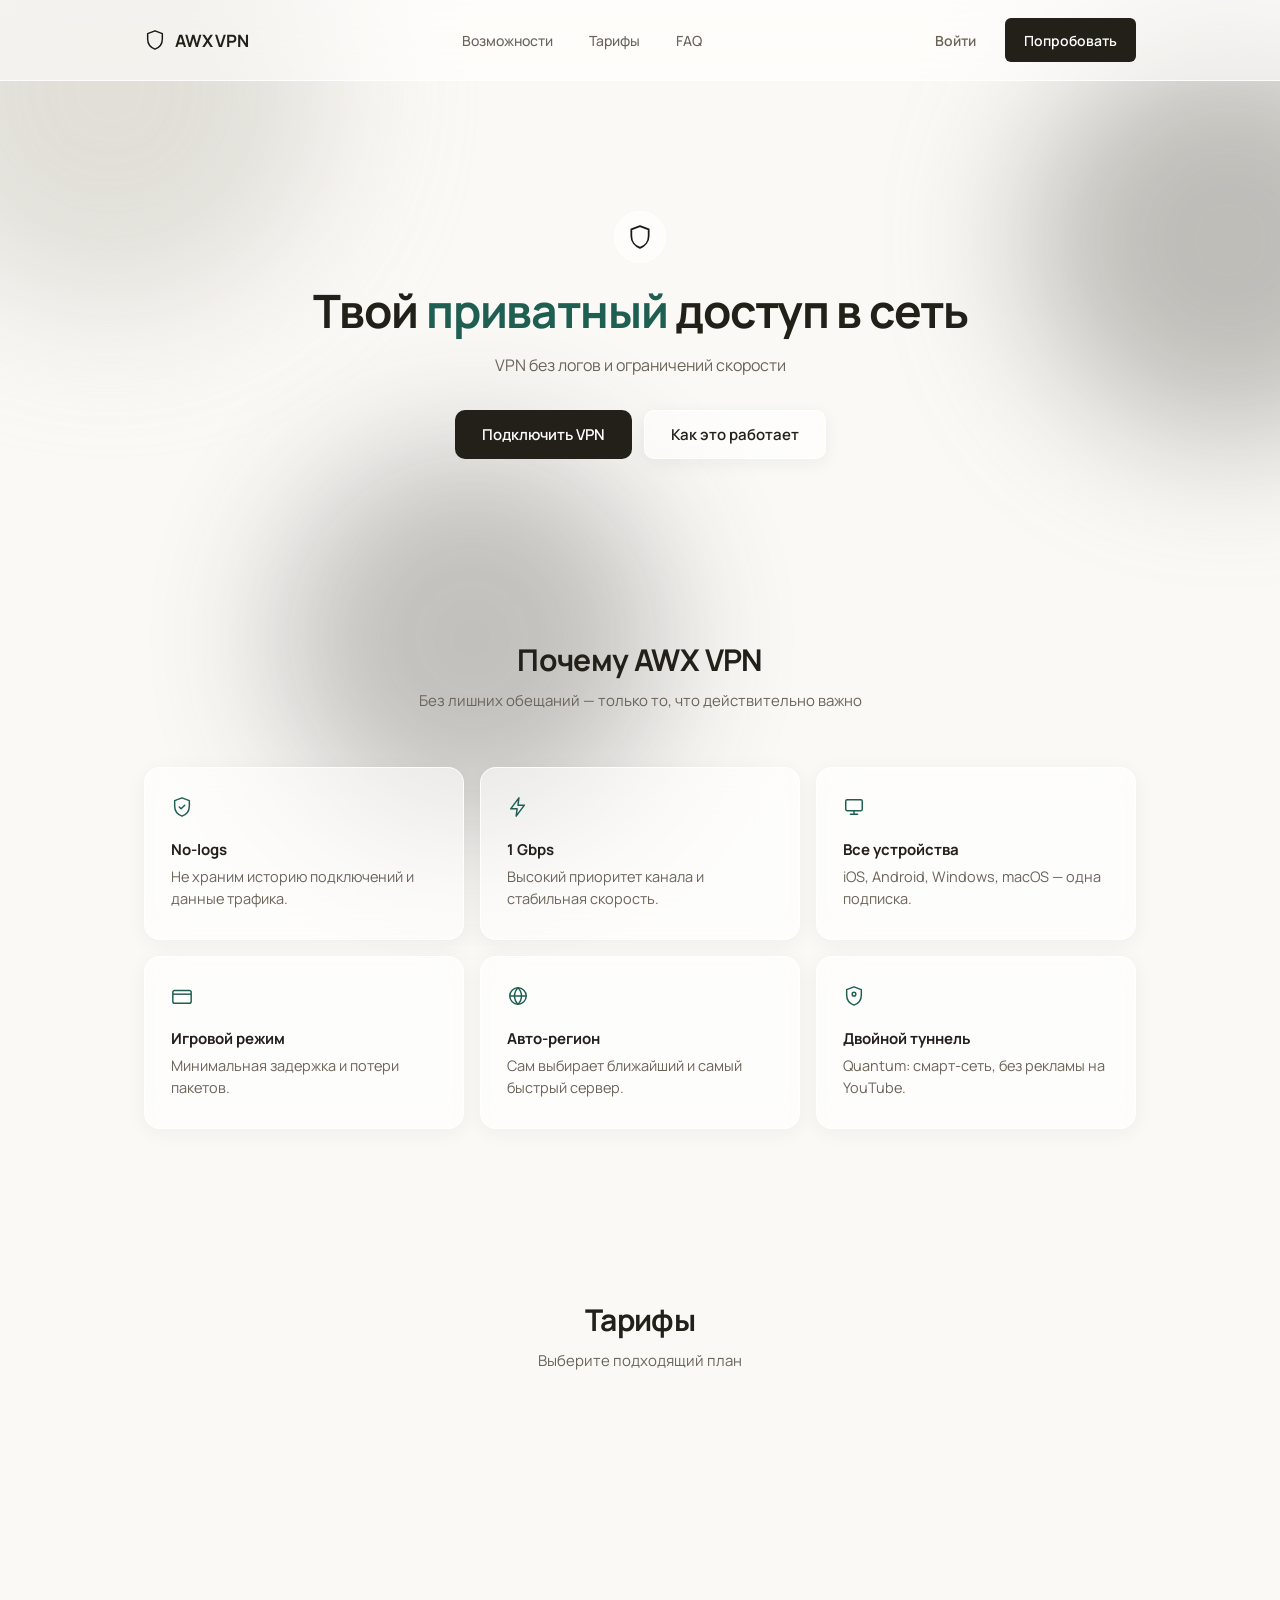
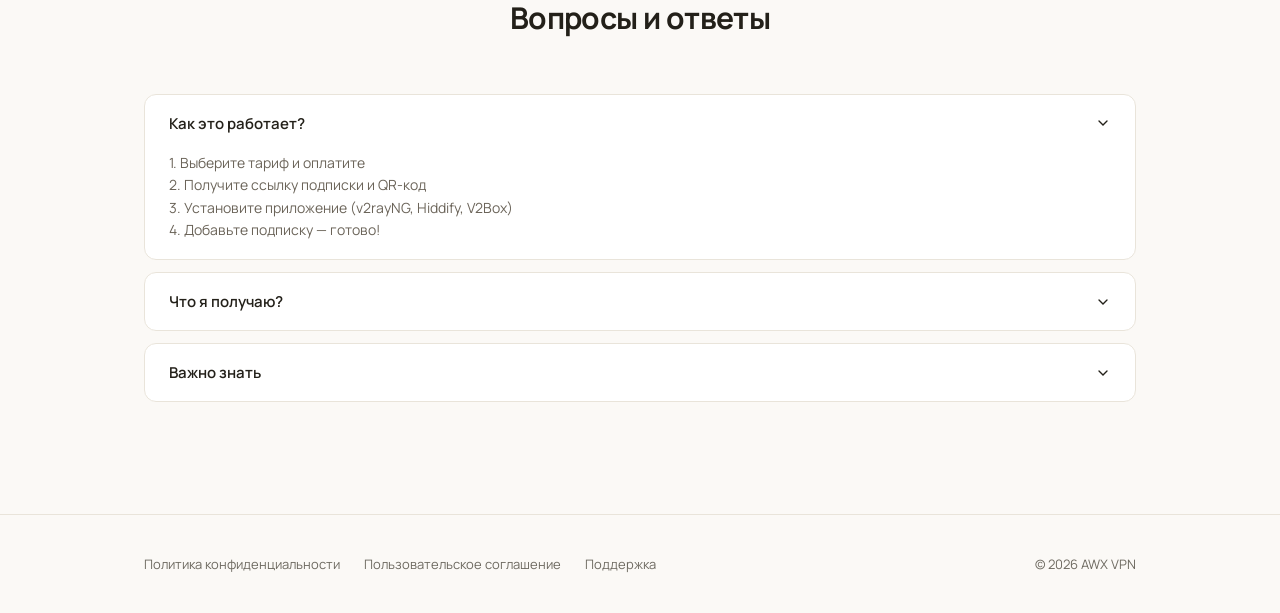
==== commit cc41877d: "feat(storefront): мобильная навигация, конверсия, единые токены (№28/29/30/44/47) - №47: tokens.css " ====
--- a/frontend/index.html
+++ b/frontend/index.html
@@ -7,22 +7,8 @@
 <meta name="description" content="AWX VPN — приватный VPN без логов и ограничений скорости. Выберите тариф и получите доступ с 5 устройств за минуту.">
 <link rel="preconnect" href="https://fonts.googleapis.com">
 <link href="https://fonts.googleapis.com/css2?family=Manrope:wght@400;500;600;700&display=swap" rel="stylesheet">
+<link rel="stylesheet" href="tokens.css">
 <style>
-  :root{
-    --bg:#F3F2EE;
-    --surface:#FFFFFF;
-    --border:#E7E5E0;
-    --text:#191815;
-    --text-2:#5A564F;
-    --text-3:#6E685E;   /* затемнено для контраста >= 4.5:1 (было #9A968D) */
-    --accent:#1F5F52;
-    --accent-bg:#EAF1EE;
-    --ok:#157347;       /* успех: контраст ~5.9:1 на белом */
-    --err:#C62828;      /* ошибка: контраст ~5.6:1 на белом */
-    --focus-ring:0 0 0 3px rgba(31,95,82,.22);
-    --glass-bg:rgba(255,255,255,.45);
-    --glass-border:rgba(255,255,255,.7);
-  }
   *{box-sizing:border-box;margin:0;padding:0;}
   /* Доступность: видимый фокус для клавиатуры + skip-link */
   :focus-visible{outline:2px solid var(--accent);outline-offset:2px;border-radius:4px;}
@@ -66,6 +52,28 @@
   .nav-links a{color:var(--text-2);text-decoration:none;font-size:14px;font-weight:500;transition:color .15s;}
   .nav-links a:hover{color:var(--text);}
   .nav-actions{display:flex;align-items:center;gap:10px;}
+  /* Мобильная навигация: гамбургер + выпадающее меню (№28) */
+  .nav-burger{
+    display:none;width:44px;height:44px;align-items:center;justify-content:center;
+    background:var(--surface);border:1px solid var(--border);border-radius:8px;
+    color:var(--text);cursor:pointer;transition:border-color .15s,color .15s;
+  }
+  .nav-burger:hover{border-color:var(--text-3);}
+  .mobile-menu{
+    position:absolute;top:100%;left:0;right:0;z-index:9;
+    background:var(--surface);border-bottom:1px solid var(--border);
+    box-shadow:0 16px 40px rgba(35,32,25,.10);
+  }
+  .mobile-menu-inner{max-width:1040px;margin:0 auto;display:flex;flex-direction:column;gap:4px;padding:12px 24px 16px;}
+  .mobile-menu-inner > a{
+    padding:12px 14px;border-radius:8px;color:var(--text);text-decoration:none;
+    font-size:15px;font-weight:600;min-height:44px;display:flex;align-items:center;
+  }
+  .mobile-menu-inner > a:hover{background:var(--bg);}
+  .mobile-menu-divider{height:1px;background:var(--border);margin:8px 0;}
+  .mobile-auth{display:flex;flex-direction:column;gap:8px;}
+  .mobile-auth .btn{width:100%;}
+  .mobile-auth .btn-ellipsis{overflow:hidden;text-overflow:ellipsis;white-space:nowrap;}
   .btn{
     display:inline-flex;align-items:center;justify-content:center;
     padding:9px 18px;min-height:44px;border-radius:6px;font-size:14px;font-weight:600;
@@ -153,6 +161,14 @@
     background:#dc2626;color:#fff;font-size:11px;font-weight:700;
     padding:3px 10px;border-radius:20px;
   }
+  /* Бейдж скидки (№44): не накладывается на кастомный бейдж тарифа —
+     если оба присутствуют, скидка сдвигается ниже. */
+  .tariff-discount{
+    position:absolute;top:12px;right:12px;z-index:2;
+    background:#dc2626;color:#fff;font-size:11px;font-weight:700;
+    padding:3px 8px;border-radius:12px;
+  }
+  .tariff-discount.stacked{top:42px;}
   .tariff-price{font-size:36px;font-weight:700;color:var(--accent);margin-bottom:4px;}
   .tariff-period{font-size:13px;color:var(--text-3);margin-bottom:24px;}
   .tariff-features{text-align:left;margin-bottom:28px;}
@@ -210,6 +226,11 @@
   @media(max-width:820px){
     h1{font-size:32px;white-space:normal;}
     .nav-links{display:none;}
+    /* Мобильная навигация: скрываем десктопные действия, показываем гамбургер.
+       Это же гарантирует, что хедер помещается на 320px (№29): остаются
+       только логотип + кнопка меню. */
+    .nav-actions{display:none;}
+    .nav-burger{display:inline-flex;}
     .feat-grid,.tariff-grid{grid-template-columns:1fr;}
     .hero{padding:80px 0 60px;}
   }
@@ -247,7 +268,29 @@
         <a href="/account.html" class="btn btn-ghost" id="nav-login-link">Войти</a>
         <a href="#tariffs" class="btn btn-dark">Попробовать</a>
       </div>
+      <button id="nav-burger" class="nav-burger" aria-label="Открыть меню" aria-expanded="false"
+              aria-controls="mobile-menu" onclick="toggleMobileMenu()">
+        <svg width="22" height="22" viewBox="0 0 24 24" fill="none" aria-hidden="true" focusable="false"><path d="M4 7h16M4 12h16M4 17h16" stroke="currentColor" stroke-width="1.8" stroke-linecap="round"/></svg>
+      </button>
     </nav>
+  </div>
+
+  <!-- Мобильное меню: дублирует десктоп-навигацию + вход/ЛК (№28) -->
+  <div id="mobile-menu" class="mobile-menu" hidden>
+    <div class="mobile-menu-inner">
+      <a href="#features" onclick="closeMobileMenu()">Возможности</a>
+      <a href="#tariffs" onclick="closeMobileMenu()">Тарифы</a>
+      <a href="#faq" onclick="closeMobileMenu()">FAQ</a>
+      <div class="mobile-menu-divider"></div>
+      <div id="mm-auth" class="mobile-auth">
+        <a href="/account.html" class="btn btn-dark">Войти</a>
+        <a href="#tariffs" class="btn btn-outline" onclick="closeMobileMenu()">Попробовать</a>
+      </div>
+      <div id="mm-user" class="mobile-auth hidden">
+        <a href="/account.html" class="btn btn-dark btn-ellipsis" id="mm-email"></a>
+        <button class="btn btn-outline" onclick="handleNavLogout()">Выйти</button>
+      </div>
+    </div>
   </div>
 </header>
 
@@ -331,7 +374,7 @@
           <li style="display:flex;align-items:center;gap:10px;font-size:13.5px;color:var(--text-2);padding:5px 0;"><svg width="16" height="16" viewBox="0 0 24 24" fill="none" aria-hidden="true" focusable="false"><path d="M5 13l4 4L19 7" stroke="currentColor" stroke-width="2" stroke-linecap="round" stroke-linejoin="round"/></svg>Мгновенная выдача ключа</li>
         </ul>
         <button onclick="showDemoPasswordModal()" class="btn btn-outline" style="width:100%;padding:12px;border-radius:8px;font-size:14px;">
-          🚀 Получить демо-ключ
+          Получить демо-ключ
         </button>
       </div>
     </div>
@@ -413,6 +456,16 @@
 // Кэш тарифов с ценами add-on'ов (из GET /api/tariffs) — для модалки подтверждения
 let TARIFFS_CACHE = [];
 
+const planName = (slug, title) => {
+  const names = {
+    quantum_month: 'Quantum Месяц',
+    quantum_quarter: 'Quantum 3 Месяца',
+    quantum_halfyear: 'Quantum 6 Месяцев',
+    quantum_year: 'Quantum 12 Месяцев'
+  };
+  return names[slug] || title;
+};
+
 async function loadTariffs() {
   try {
     const resp = await fetch(`${API_BASE}/api/tariffs`);
@@ -422,16 +475,6 @@
     const tariffs = Array.isArray(data) ? data : (data.tariffs || []);
     TARIFFS_CACHE = tariffs;
     const monthPrice = tariffs.find(t => t.slug === 'quantum_month')?.price;
-
-    const planName = (slug, title) => {
-      const names = {
-        quantum_month: 'Quantum Месяц',
-        quantum_quarter: 'Quantum 3 Месяца',
-        quantum_halfyear: 'Quantum 6 Месяцев',
-        quantum_year: 'Quantum 12 Месяцев'
-      };
-      return names[slug] || title;
-    };
 
     const tariffCard = (t, idx) => {
       const fullPrice = monthPrice ? Math.round(monthPrice * t.days / 30) : null;
@@ -450,7 +493,7 @@
       <div class="tariff ${isPopular ? 'popular' : ''}">
         ${isPopular ? '<div class="tariff-badge">ПОПУЛЯРНЫЙ</div>' : ''}
         ${customBadge}
-        ${discount >= 5 ? `<div style="position:absolute;top:12px;right:12px;background:#dc2626;color:#fff;font-size:11px;font-weight:700;padding:3px 8px;border-radius:12px;">-${discount}%</div>` : ''}
+        ${discount >= 5 ? `<div class="tariff-discount${customBadge ? ' stacked' : ''}">-${discount}%</div>` : ''}
         <div class="tariff-name">${planName(t.slug, t.title)}</div>
         ${desc}
         <div class="tariff-price">${t.price} ₽</div>
@@ -762,7 +805,9 @@
 function showDemoPasswordModal() {
   document.getElementById('modal-content').innerHTML = `
     <div style="text-align:center;">
-      <div style="font-size:36px;margin-bottom:12px;" aria-hidden="true">🔑</div>
+      <div style="margin-bottom:12px;color:var(--accent);" aria-hidden="true">
+        <svg width="36" height="36" viewBox="0 0 24 24" fill="none" stroke="currentColor" stroke-width="1.6" stroke-linecap="round" stroke-linejoin="round" focusable="false"><path d="M21 2l-2 2m-7.61 7.61a5.5 5.5 0 1 1-7.778 7.778 5.5 5.5 0 0 1 7.777-7.777zm0 0L15.5 7.5m0 0l3 3L22 7l-3-3m-3.5 3.5L19 4"/></svg>
+      </div>
       <h3 style="font-size:18px;font-weight:700;margin-bottom:6px;">Демо-доступ</h3>
       <p style="font-size:13px;color:var(--text-3);margin-bottom:20px;">Введите тестовый пароль для получения ключа</p>
       <label for="demo-password-input" style="display:block;text-align:left;font-weight:600;font-size:14px;margin-bottom:6px;">Пароль демо-доступа</label>
@@ -770,7 +815,7 @@
         style="width:100%;padding:12px 14px;border:1.5px solid var(--border);border-radius:8px;font-size:14px;background:var(--bg);margin-bottom:10px;"
         onkeydown="if(event.key==='Enter')demoOrder()">
       <div id="demo-password-error" role="alert" style="color:var(--err);font-size:13px;margin-bottom:10px;display:none;"></div>
-      <button id="demo-modal-submit" onclick="demoOrder()" class="btn btn-outline" style="width:100%;padding:12px;border-radius:8px;font-size:14px;">🚀 Получить демо-ключ</button>
+      <button id="demo-modal-submit" onclick="demoOrder()" class="btn btn-outline" style="width:100%;padding:12px;border-radius:8px;font-size:14px;">Получить демо-ключ</button>
     </div>
   `;
   openModal('Демо-доступ');
@@ -828,7 +873,7 @@
   } catch (e) {
     demoPasswordError(e.message || 'Ошибка сети');
   } finally {
-    if (btn) { btn.disabled = false; btn.textContent = '🚀 Получить демо-ключ'; }
+    if (btn) { btn.disabled = false; btn.textContent = 'Получить демо-ключ'; }
   }
 }
 
@@ -923,6 +968,13 @@
       emailEl.title = data.email;
       loginLink.classList.add('hidden');
       userBox.classList.remove('hidden');
+      // Мобильное меню: показываем email + «Выйти» вместо «Войти» (№28)
+      const mmAuth = document.getElementById('mm-auth');
+      const mmUser = document.getElementById('mm-user');
+      const mmEmail = document.getElementById('mm-email');
+      if (mmEmail) mmEmail.textContent = data.email;
+      if (mmAuth) mmAuth.classList.add('hidden');
+      if (mmUser) mmUser.classList.remove('hidden');
     }
   } catch (e) {
     // Сервер недоступен — оставляем «Войти»
@@ -934,9 +986,56 @@
   window.location.reload();
 }
 
+// ————————————————— МОБИЛЬНОЕ МЕНЮ (№28) —————————————————
+function toggleMobileMenu() {
+  const menu = document.getElementById('mobile-menu');
+  const burger = document.getElementById('nav-burger');
+  const open = menu.hasAttribute('hidden');
+  menu.toggleAttribute('hidden');
+  burger.setAttribute('aria-expanded', String(open));
+  burger.setAttribute('aria-label', open ? 'Закрыть меню' : 'Открыть меню');
+}
+function closeMobileMenu() {
+  const menu = document.getElementById('mobile-menu');
+  if (!menu || menu.hasAttribute('hidden')) return;
+  menu.toggleAttribute('hidden');
+  const burger = document.getElementById('nav-burger');
+  if (burger) {
+    burger.setAttribute('aria-expanded', 'false');
+    burger.setAttribute('aria-label', 'Открыть меню');
+  }
+}
+// Escape и клик вне меню закрывают его
+document.addEventListener('keydown', (e) => { if (e.key === 'Escape') closeMobileMenu(); });
+document.addEventListener('click', (e) => {
+  const menu = document.getElementById('mobile-menu');
+  if (!menu || menu.hasAttribute('hidden')) return;
+  const burger = document.getElementById('nav-burger');
+  if (!menu.contains(e.target) && !(burger && burger.contains(e.target))) closeMobileMenu();
+});
+
 initNavUser();
 
-loadTariffs();
+// №30: конверсия — вернулись из ЛК после входа с выбранным тарифом (?buy=slug).
+// Открываем чекаут этого тарифа (awx_pending_tariff уже потреблён в account.html).
+function openPendingCheckout() {
+  const params = new URLSearchParams(window.location.search);
+  const slug = params.get('buy');
+  if (!slug) return;
+  // Убираем ?buy из адресной строки, чтобы повторная перезагрузка не открывала чекаут заново
+  history.replaceState(null, '', window.location.pathname);
+  const t = TARIFFS_CACHE.find(x => x.slug === slug);
+  if (!t) return;
+  let pending = null;
+  try { pending = JSON.parse(localStorage.getItem('awx_pending_tariff') || 'null'); } catch (e) {}
+  localStorage.removeItem('awx_pending_tariff');
+  const name = (pending && pending.name) || planName(slug, t.title);
+  const price = (pending && pending.price != null) ? pending.price : t.price;
+  const days = (pending && pending.days != null) ? pending.days : t.days;
+  buyTariff(slug, name, price, days);
+}
+
+loadTariffs().then(openPendingCheckout);
 
 initDemoMode();
 
--- a/frontend/tokens.css
+++ b/frontend/tokens.css
@@ -0,0 +1,132 @@
+/* ============================================================
+   AWX-WEB-lite · Дизайн-токены «Светлый премиум»
+   Единый источник правды для index.html, account.html, admin.html
+   Подключение: <link rel="stylesheet" href="tokens.css">
+   ------------------------------------------------------------
+   Три слоя (по design-system скиллу):
+     1. Primitive  — сырые значения (цвета, шаги шрифта)
+     2. Semantic   — роли (--surface, --accent, ...)
+     3. Component  — готовые компонентные токены (--shadow-card, --radius-lg, ...)
+   ============================================================ */
+
+/* ---------- 1. PRIMITIVE · палитра ---------- */
+:root{
+  /* Зелёная гамма (премиум-глубокий изумруд) */
+  --green-50:#F0F7F4;
+  --green-100:#DCEBE4;
+  --green-200:#B9D7CB;
+  --green-300:#8FBBA8;
+  --green-400:#5C9A81;
+  --green-500:#2F7A5E;
+  --green-600:#1F5F52;   /* фирменный акцент проекта */
+  --green-700:#17493F;
+  --green-800:#123932;
+  --green-900:#0D2B26;
+
+  /* Тёплая нейтральная гамма (кремово-бежевый фон) */
+  --stone-50:#FBF9F6;
+  --stone-100:#F4F1EB;
+  --stone-200:#E9E4DA;
+  --stone-300:#D8D2C6;
+  --stone-400:#B4AC9E;
+  --stone-500:#8A8273;
+  --stone-600:#6B6459;
+  --stone-700:#514C43;
+  --stone-800:#38342E;
+  --stone-900:#232019;
+
+  /* Системные цвета */
+  --red-500:#D64545;
+  --red-600:#B92F2F;
+  --red-50:#FBEFEF;
+  --amber-500:#D9A406;
+  --amber-600:#B88906;
+  --amber-50:#FCF5DE;
+  --blue-500:#4C5EA8;
+  --blue-600:#3D4C8C;
+  --blue-50:#EEF0FA;
+
+  /* Статистика / графики (серия) */
+  --serie-1:#2F7A5E;  /* зелёный  */
+  --serie-2:#C77B2A;  /* янтарь   */
+  --serie-3:#4C5EA8;  /* индиго   */
+  --serie-4:#A85C7C;  /* розовый  */
+  --serie-5:#1F5F52;  /* акцент   */
+
+  /* ---------- 2. SEMANTIC · роли ---------- */
+  --bg:          var(--stone-50);
+  --surface:     #FFFFFF;
+  --surface-2:   var(--stone-100);
+  --surface-3:   var(--stone-200);
+  --border:      var(--stone-200);
+  --border-strong:var(--stone-300);
+
+  --text:        var(--stone-900);
+  --text-2:      var(--stone-600);
+  /* Третичный текст — затемнён до #6E6A61: WCAG AA ≥4.5:1 на белом/кремовом.
+     Раньше stone-400 (#B4AC9E ≈2.6:1) — не проходил контраст для обычного текста. */
+  --text-3:      #6E6A61;
+
+  --accent:      var(--green-600);
+  --accent-hover:var(--green-700);
+  --accent-soft: var(--green-50);
+  --on-accent:   #FFFFFF;
+
+  --ok:          var(--green-600);
+  --ok-soft:     var(--green-50);
+  --warn:        var(--amber-600);
+  --warn-soft:   var(--amber-50);
+  --err:         var(--red-600);
+  --err-soft:    var(--red-50);
+  --info:        var(--blue-600);
+  --info-soft:   var(--blue-50);
+
+  /* Алиасы для обратной совместимости (старые имена в JS/HTML) */
+  --accent-bg:   var(--accent-soft);
+  --c1: var(--serie-1);  --c2: var(--serie-2);
+  --c3: var(--serie-3);  --c4: var(--serie-4);
+  --danger: var(--err);
+
+  /* Стекло (glassmorphism) — премиальная лёгкость */
+  --glass-bg:        rgba(255,255,255,.58);
+  --glass-bg-strong: rgba(255,255,255,.78);
+  --glass-border:    rgba(255,255,255,.85);
+  --glass-blur:      18px;
+  --glass-shadow:    0 8px 32px rgba(35,32,25,.08);
+
+  /* ---------- 3. COMPONENT · компонентные токены ---------- */
+
+  /* Типографика */
+  --font-sans: 'Manrope', -apple-system, BlinkMacSystemFont, 'Segoe UI', sans-serif;
+  --font-mono: 'JetBrains Mono', ui-monospace, 'SF Mono', Menlo, Consolas, monospace;
+
+  /* Радиусы */
+  --radius-xs:6px;
+  --radius-sm:8px;
+  --radius-md:12px;
+  --radius-lg:16px;
+  --radius-xl:20px;
+  --radius-full:999px;
+
+  /* Тени — мягкие, тёплые, многослойные */
+  --shadow-xs: 0 1px 2px rgba(35,32,25,.04);
+  --shadow-sm: 0 1px 3px rgba(35,32,25,.06), 0 1px 2px rgba(35,32,25,.04);
+  --shadow-md: 0 4px 12px rgba(35,32,25,.07), 0 2px 4px rgba(35,32,25,.05);
+  --shadow-lg: 0 12px 32px rgba(35,32,25,.10), 0 4px 12px rgba(35,32,25,.06);
+  --shadow-xl: 0 24px 64px rgba(35,32,25,.16), 0 8px 20px rgba(35,32,25,.08);
+  --shadow-card: var(--shadow-sm);
+  --shadow-card-hover: var(--shadow-md);
+  --shadow-modal: var(--shadow-xl);
+
+  /* Фокус-кольцо (доступность) */
+  --focus-ring: 0 0 0 3px rgba(31,95,82,.22);
+
+  /* Движение */
+  --ease: cubic-bezier(.22,.61,.36,1);
+  --dur-1: 120ms;
+  --dur-2: 200ms;
+  --dur-3: 300ms;
+
+  /* Сайдбар */
+  --sidebar-w: 232px;
+}
